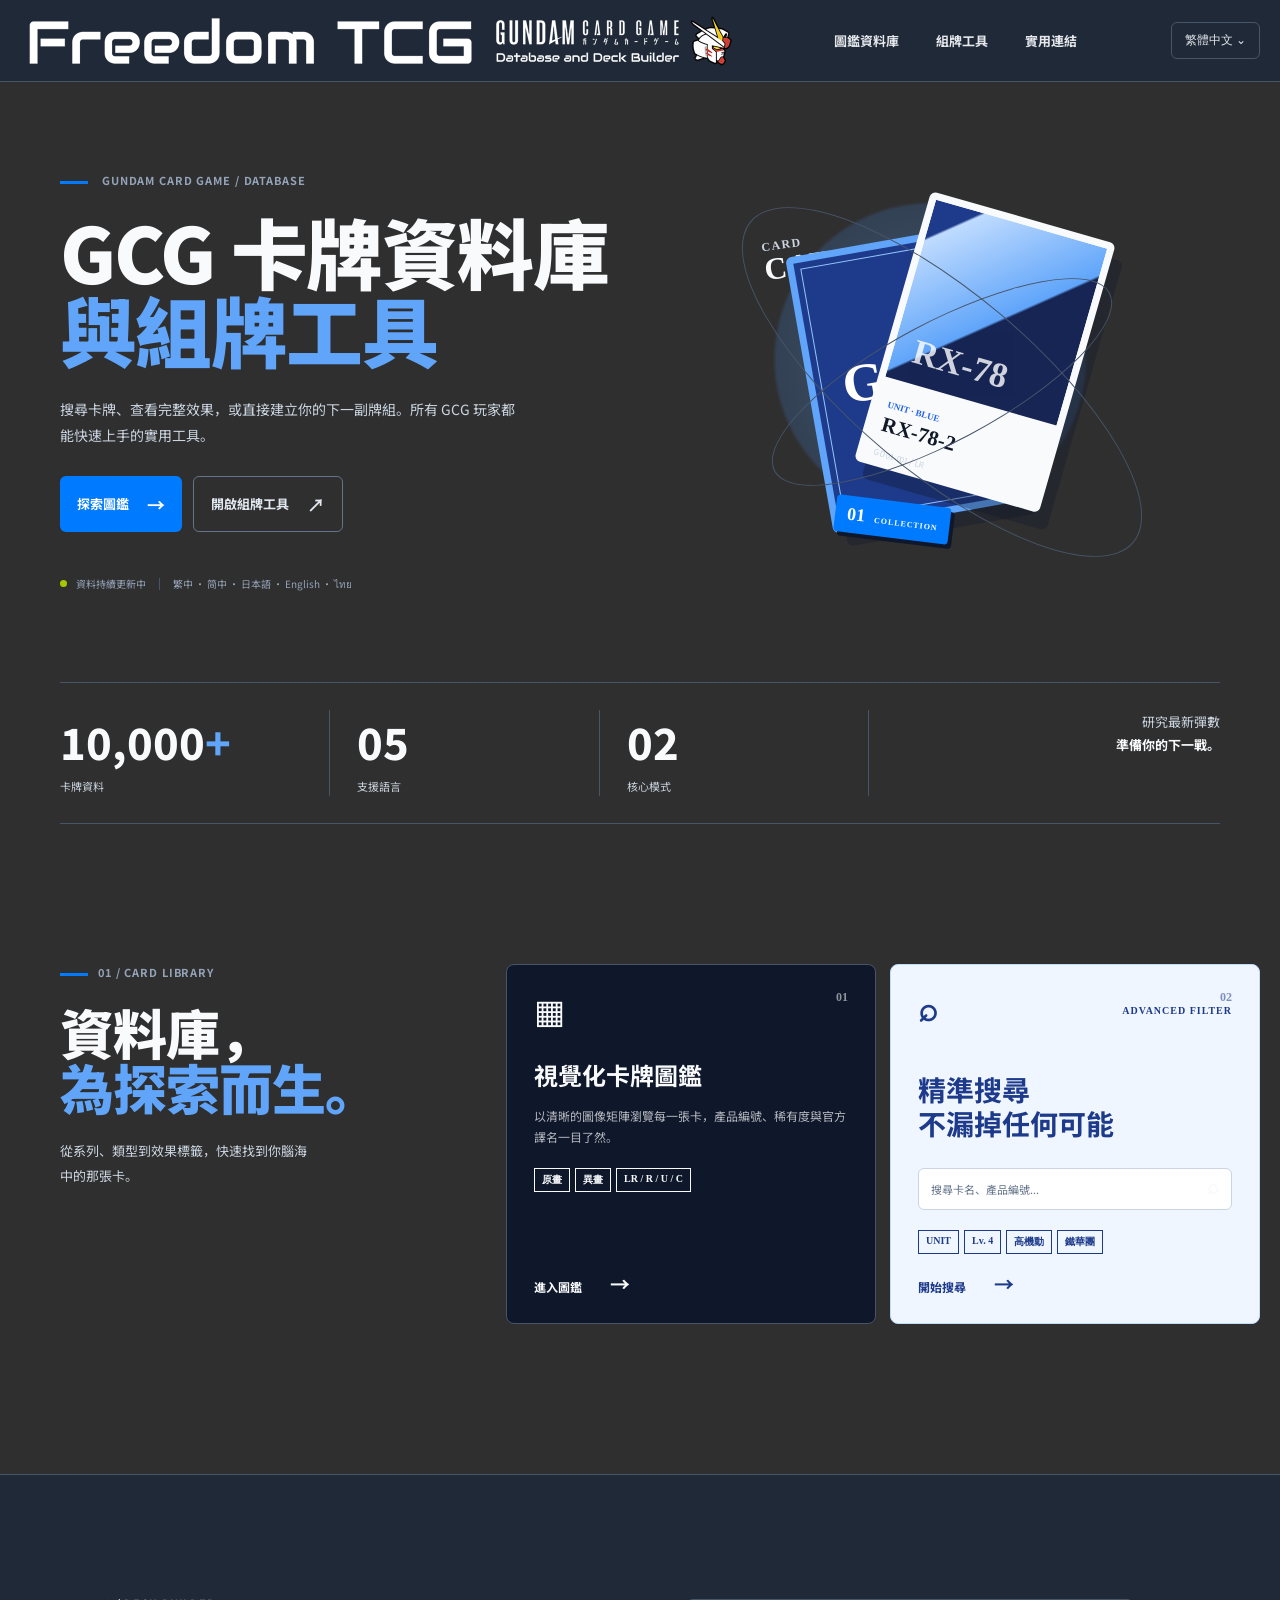
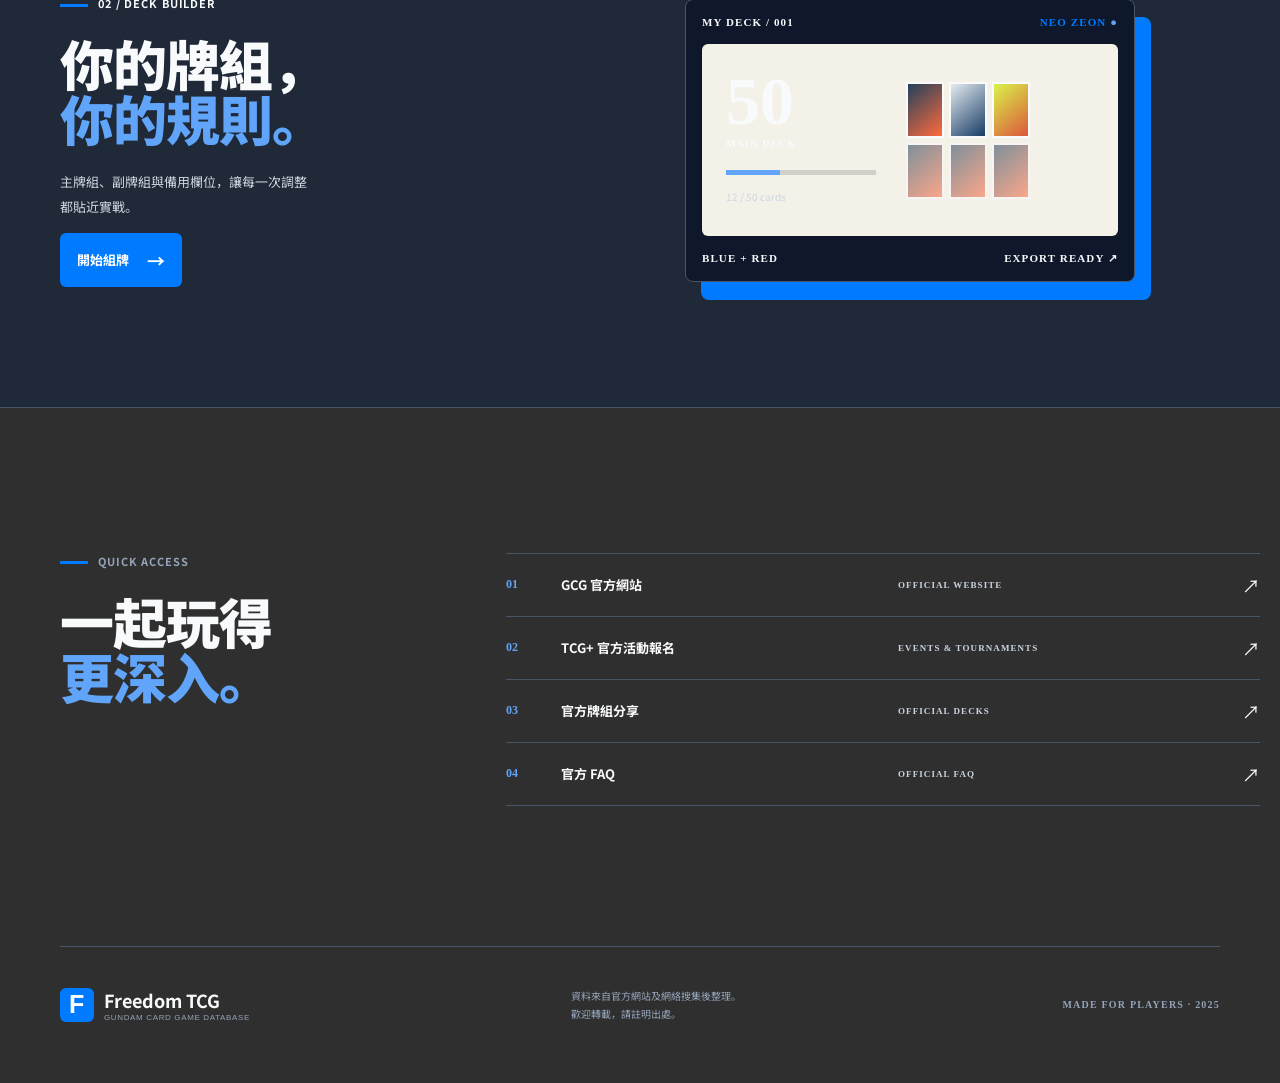
==== index.html @ 57ff5cd7 "update: 修正部署與代碼優化" ====
<!doctype html>
<html lang="zh-Hant">
<head>
  <meta charset="utf-8">
  <meta name="viewport" content="width=device-width, initial-scale=1">
  <meta name="description" content="Freedom TCG - Gundam Card Game 資料庫與組牌工具">
  <title>Freedom TCG | GCG 資料庫 & 組牌工具</title>
  <link rel="icon" href="FreedomGCG.ico" sizes="any">
  <link rel="preconnect" href="https://fonts.googleapis.com">
  <link rel="preconnect" href="https://fonts.gstatic.com" crossorigin>
  <link href="https://fonts.googleapis.com/css2?family=Noto+Sans+SC:wght@300;400;500;700;900&display=swap" rel="stylesheet">
  <link rel="stylesheet" href="styles.css">
</head>
<body>
  <div class="site-shell">
    <header class="topbar">
      <a class="brand" href="#top" aria-label="Freedom TCG 首頁">
        <picture>
          <source media="(max-width: 760px)" srcset="FreedomTCG_GCG_Header_M_Logo-01.png">
          <img class="brand-logo" src="FreedomTCG_GCG_Header_D_Logo-01.png" alt="Freedom TCG">
        </picture>
      </a>
      <nav class="nav-links" aria-label="主要導覽">
        <a href="#collection" data-i18n="navCollection">圖鑑資料庫</a>
        <a href="#builder" data-i18n="navBuilder">組牌工具</a>
        <a href="#links" data-i18n="navLinks">實用連結</a>
      </nav>
      <div class="top-actions">
        <div class="language-picker">
          <button class="language" type="button" aria-label="選擇語言" aria-expanded="false" aria-controls="language-menu"><span id="current-language">繁體中文</span> <span>⌄</span></button>
          <div class="language-menu" id="language-menu" role="menu"></div>
        </div>
      </div>
    </header>

    <main id="top">
      <section class="hero section-wrap">
        <div class="hero-copy reveal">
          <p class="eyebrow"><span></span> GUNDAM CARD GAME / DATABASE</p>
          <h1 data-i18n-html="heroTitle">GCG 卡牌資料庫<br><em>與組牌工具</em></h1>
          <p class="hero-description" data-i18n="heroDescription">搜尋卡牌、查看完整效果，或直接建立你的下一副牌組。所有 GCG 玩家都能快速上手的實用工具。</p>
          <div class="hero-actions">
            <a class="button button-primary" href="https://gcg.freedom-tcg.org/?mode=collection" target="_blank" rel="noreferrer" data-i18n-html="explore">探索圖鑑 <span>→</span></a>
            <a class="button button-quiet" href="https://gcg.freedom-tcg.org/?mode=deck" target="_blank" rel="noreferrer" data-i18n-html="openBuilder">開啟組牌工具 <span>↗</span></a>
          </div>
          <div class="hero-meta"><span class="status-dot"></span> <span data-i18n="updating">資料持續更新中</span> <i></i> 繁中 · 简中 · 日本語 · English · ไทย</div>
        </div>
        <div class="hero-visual reveal reveal-delay" aria-label="Gundam 卡牌收藏預覽">
          <div class="visual-label">CARD<br><strong>CATALOG</strong></div>
          <div class="card-stack">
            <div class="playing-card card-back"><span>GCG</span><small>FREEDOM TCG</small></div>
            <div class="playing-card card-featured"><div class="card-art"></div><div class="card-info"><b>UNIT · BLUE</b><strong>RX-78-2</strong><small>GD01-001 / LR</small></div></div>
            <div class="card-chip">01 <span>COLLECTION</span></div>
          </div>
          <div class="orbit orbit-one"></div><div class="orbit orbit-two"></div>
        </div>
      </section>

      <section class="stats section-wrap reveal" aria-label="平台資料">
        <div><strong>10,000<span>+</span></strong><small data-i18n="cards">卡牌資料</small></div>
        <div><strong>05</strong><small data-i18n="languages">支援語言</small></div>
        <div><strong>02</strong><small data-i18n="modes">核心模式</small></div>
        <div class="stats-note" data-i18n-html="statsNote">研究最新彈數<br><b>準備你的下一戰。</b></div>
      </section>

      <section class="feature-section section-wrap" id="collection">
        <div class="section-heading reveal"><p class="eyebrow"><span></span>01 / CARD LIBRARY</p><h2 data-i18n-html="collectionTitle">資料庫，<br><em>為探索而生。</em></h2><p data-i18n="collectionDescription">從系列、類型到效果標籤，快速找到你腦海中的那張卡。</p></div>
        <div class="feature-grid">
          <article class="feature-panel collection-panel reveal reveal-delay"><div class="panel-number">01</div><div class="panel-icon">▦</div><h3 data-i18n="visualLibrary">視覺化卡牌圖鑑</h3><p data-i18n="visualDescription">以清晰的圖像矩陣瀏覽每一張卡，產品編號、稀有度與官方譯名一目了然。</p><div class="tag-row"><span>原畫</span><span>異畫</span><span>LR / R / U / C</span></div><a href="https://gcg.freedom-tcg.org/?mode=collection" target="_blank" rel="noreferrer" class="panel-link" data-i18n-html="enterLibrary">進入圖鑑 <b>→</b></a></article>
          <article class="feature-panel filter-panel reveal reveal-delay-2"><div class="panel-number">02</div><div class="filter-top"><div class="panel-icon">⌕</div><span>ADVANCED FILTER</span></div><h3 data-i18n-html="searchTitle">精準搜尋<br>不漏掉任何可能</h3><div class="fake-search"><span data-i18n="searchPlaceholder">搜尋卡名、產品編號...</span> <b>⌕</b></div><div class="filter-chips"><span>UNIT</span><span>Lv. 4</span><span>高機動</span><span>鐵華團</span></div><a href="https://gcg.freedom-tcg.org/?mode=collection" target="_blank" rel="noreferrer" class="panel-link" data-i18n-html="startSearch">開始搜尋 <b>→</b></a></article>
        </div>
      </section>

      <section class="builder-section" id="builder"><div class="section-wrap builder-layout"><div class="builder-copy reveal"><p class="eyebrow"><span></span>02 / DECK BUILDER</p><h2 data-i18n-html="builderTitle">你的牌組，<br><em>你的規則。</em></h2><p data-i18n="builderDescription">主牌組、副牌組與備用欄位，讓每一次調整都貼近實戰。</p><a class="button button-primary" href="https://gcg.freedom-tcg.org/?mode=deck" target="_blank" rel="noreferrer" data-i18n-html="startBuilding">開始組牌 <span>→</span></a></div><div class="deck-preview reveal reveal-delay"><div class="deck-header"><span>MY DECK / 001</span><strong>NEO ZEON <i>●</i></strong></div><div class="deck-body"><div class="deck-count"><strong>50</strong><small>MAIN DECK</small><div class="count-bar"><i></i></div><span>12 / 50 cards</span></div><div class="mini-cards"><i></i><i></i><i></i><i></i><i></i><i></i></div></div><div class="deck-footer"><span>BLUE <b>+</b> RED</span><span>EXPORT READY ↗</span></div></div></div></section>

      <section class="links-section section-wrap" id="links"><div class="links-intro reveal"><p class="eyebrow"><span></span>QUICK ACCESS</p><h2 data-i18n-html="linksTitle">一起玩得<br><em>更深入。</em></h2></div><div class="link-list reveal reveal-delay"><a href="https://www.gundam-gcg.com/" target="_blank" rel="noreferrer"><span class="link-index">01</span><b data-i18n="officialSite">GCG 官方網站</b><small>OFFICIAL WEBSITE</small><span>↗</span></a><a href="https://www.bandai-tcg-plus.com/" target="_blank" rel="noreferrer"><span class="link-index">02</span><b data-i18n="eventRegistration">TCG+ 官方活動報名</b><small>EVENTS & TOURNAMENTS</small><span>↗</span></a><a href="https://www.gundam-gcg.com/zh-tw/decks/" target="_blank" rel="noreferrer"><span class="link-index">03</span><b data-i18n="officialDecks">官方牌組分享</b><small>OFFICIAL DECKS</small><span>↗</span></a><a href="https://www.gundam-gcg.com/zh-tw/rules/faqs/" target="_blank" rel="noreferrer"><span class="link-index">04</span><b data-i18n="officialFaq">官方 FAQ</b><small>OFFICIAL FAQ</small><span>↗</span></a></div></section>
    </main>
    <footer class="footer section-wrap"><a class="brand" href="#top"><span class="brand-mark">F</span><span><strong>Freedom TCG</strong><small>GUNDAM CARD GAME DATABASE</small></span></a><p data-i18n-html="footer">資料來自官方網站及網絡搜集後整理。<br>歡迎轉載，請註明出處。</p><span class="footer-note">MADE FOR PLAYERS · 2025</span></footer>
  </div>
  <script src="script.js"></script>
</body>
</html>
---- styles.css ----
:root{--ink:#111820;--paper:#f4f1e9;--acid:#d9f34a;--orange:#ff6b3d;--muted:#737a7e;--line:#cfd0c8}*{box-sizing:border-box}html{scroll-behavior:smooth}body{margin:0;background:var(--paper);color:var(--ink);font-family:'Noto Sans TC',sans-serif}a{color:inherit;text-decoration:none}.site-shell{overflow:hidden}.section-wrap{width:min(1160px,calc(100% - 80px));margin:auto}.topbar{height:82px;width:min(1280px,calc(100% - 80px));margin:auto;display:flex;align-items:center;justify-content:space-between;border-bottom:1px solid var(--line)}.brand{display:flex;align-items:center;gap:10px;font-family:'Barlow Condensed',sans-serif;letter-spacing:.04em}.brand-mark{display:grid;place-items:center;background:var(--ink);color:var(--acid);font-size:25px;font-weight:800;width:34px;height:34px;transform:skew(-10deg)}.brand strong{display:block;font-size:21px;line-height:18px}.brand small{display:block;font-family:'Noto Sans TC',sans-serif;font-size:8px;color:var(--muted);letter-spacing:.16em}.nav-links{display:flex;gap:37px;font-size:13px;font-weight:700}.nav-links a:hover,.link-list a:hover{color:var(--orange)}.top-actions{display:flex;gap:12px;align-items:center}.language,.icon-button{border:1px solid var(--line);background:transparent;padding:9px 13px;font:500 12px 'Noto Sans TC';cursor:pointer}.icon-button{font-size:17px;padding:5px 10px}.hero{min-height:570px;display:grid;grid-template-columns:52% 48%;align-items:center;position:relative}.eyebrow{font:700 11px 'Barlow Condensed',sans-serif;letter-spacing:.15em;color:var(--muted);margin:0 0 24px}.eyebrow span{display:inline-block;width:28px;height:3px;background:var(--orange);vertical-align:middle;margin-right:10px}.hero h1,h2{font-size:clamp(48px,6vw,82px);line-height:1.02;letter-spacing:-.04em;margin:0;font-weight:900}.hero h1 em,h2 em{color:var(--orange);font-style:normal}.hero-description{max-width:460px;color:#596168;line-height:1.9;font-size:14px;margin:27px 0}.hero-actions{display:flex;gap:11px}.button{display:inline-flex;align-items:center;gap:30px;padding:14px 17px;font-size:13px;font-weight:700}.button-primary{background:var(--ink);color:var(--paper)}.button-primary:hover{background:var(--orange)}.button-quiet{border:1px solid var(--line)}.button span{font-size:18px}.hero-meta{font-size:10px;color:var(--muted);margin-top:44px;display:flex;align-items:center;gap:9px}.status-dot{width:7px;height:7px;border-radius:50%;background:#a6c900}.hero-meta i{width:1px;height:12px;background:var(--line);margin:0 4px}.hero-visual{height:460px;position:relative;display:grid;place-items:center;background:radial-gradient(circle at 48% 45%,#fffdf2 0,#e5e3d8 45%,transparent 46%)}.visual-label{position:absolute;left:18%;top:17%;font:700 12px/1.05 'Barlow Condensed';letter-spacing:.12em;color:var(--muted);transform:rotate(-8deg)}.visual-label strong{font-size:31px;color:var(--ink)}.card-stack{position:relative;width:270px;height:350px;transform:rotate(7deg)}.playing-card{position:absolute;width:192px;height:280px;border:7px solid var(--ink);background:var(--ink);box-shadow:12px 15px 0 rgba(17,24,32,.15)}.card-back{left:1px;top:37px;transform:rotate(-17deg);background:var(--orange);color:var(--ink);display:grid;place-items:center;align-content:center;border-color:var(--orange);font:800 54px 'Barlow Condensed';outline:1px solid var(--ink);outline-offset:-14px}.card-back small{font:700 8px 'Barlow Condensed';letter-spacing:.2em}.card-featured{right:0;top:0;z-index:2;transform:rotate(9deg);background:#e6e5db}.card-art{height:184px;background:linear-gradient(140deg,#152d4d 12%,#b2d4db 13%,#e37b56 53%,#19273a 54%);position:relative}.card-art:after{content:'RX-78';position:absolute;bottom:12px;left:20px;color:white;font:800 35px 'Barlow Condensed';opacity:.8}.card-info{padding:10px;color:var(--ink)}.card-info b{font:700 9px 'Barlow Condensed';color:var(--orange)}.card-info strong{font:800 21px 'Barlow Condensed';display:block}.card-info small{font-size:8px;color:var(--muted)}.card-chip{position:absolute;z-index:3;bottom:14px;left:45px;background:var(--acid);padding:8px 12px;font:800 18px 'Barlow Condensed';box-shadow:4px 4px 0 var(--ink)}.card-chip span{font-size:8px;letter-spacing:.12em;margin-left:5px}.orbit{position:absolute;border:1px solid #c6c9bc;border-radius:50%;width:380px;height:120px;transform:rotate(-28deg)}.orbit-two{width:500px;height:180px;transform:rotate(40deg)}.stats{border-top:1px solid var(--line);border-bottom:1px solid var(--line);display:grid;grid-template-columns:repeat(3,1fr) 1.3fr;padding:27px 0;margin-bottom:140px}.stats>div{border-right:1px solid var(--line);padding-left:27px}.stats>div:first-child{padding-left:0}.stats strong{display:block;font:800 43px 'Barlow Condensed'}.stats strong span{color:var(--orange)}.stats small{font-size:11px;color:var(--muted)}.stats-note{border:0!important;font-size:13px;line-height:1.8;color:var(--muted);text-align:right}.stats-note b{color:var(--ink)}.feature-section{display:grid;grid-template-columns:35% 65%;gap:40px;margin-bottom:150px}.section-heading h2,.links-intro h2,.builder-copy h2{font-size:54px}.section-heading>p:last-child,.builder-copy>p:last-of-type{font-size:13px;line-height:1.9;color:var(--muted);max-width:250px;margin-top:25px}.feature-grid{display:grid;grid-template-columns:1fr 1fr;gap:14px}.feature-panel{min-height:360px;padding:27px;position:relative}.collection-panel{background:var(--ink);color:var(--paper)}.filter-panel{background:var(--acid)}.panel-number{position:absolute;top:25px;right:27px;font:700 12px 'Barlow Condensed';opacity:.55}.panel-icon{font-size:33px;font-family:serif;margin-bottom:30px}.feature-panel h3{font-size:24px;line-height:1.2;margin:0 0 15px}.feature-panel p{font-size:12px;line-height:1.8;opacity:.7}.tag-row,.filter-chips{display:flex;flex-wrap:wrap;gap:5px;margin-top:20px}.tag-row span,.filter-chips span{font:700 10px 'Barlow Condensed';border:1px solid currentColor;padding:4px 7px}.panel-link{position:absolute;bottom:25px;left:27px;font-size:12px;font-weight:700}.panel-link b{font-size:20px;margin-left:25px}.filter-top{display:flex;align-items:center;justify-content:space-between;font:700 10px 'Barlow Condensed';letter-spacing:.1em}.filter-top .panel-icon{margin:0}.filter-panel h3{font-size:28px;margin-top:44px}.fake-search{background:rgba(255,255,255,.45);padding:12px;color:#596168;font-size:11px;margin-top:28px}.fake-search b{float:right;font-size:20px;color:var(--ink);line-height:10px}.builder-section{background:var(--ink);color:var(--paper);padding:120px 0;margin-bottom:145px}.builder-layout{display:grid;grid-template-columns:1fr 1fr;align-items:center;gap:90px}.builder-copy p{color:#a8afb0}.deck-preview{border:1px solid #536067;background:#202a30;padding:16px;transform:rotate(3deg);box-shadow:16px 18px 0 var(--acid);max-width:450px}.deck-header,.deck-footer{display:flex;justify-content:space-between;font:700 11px 'Barlow Condensed';letter-spacing:.1em}.deck-header strong{color:var(--acid)}.deck-header i{color:var(--orange);font-style:normal}.deck-body{background:#f4f1e9;color:var(--ink);margin:16px 0;padding:30px 24px;display:flex;align-items:center;gap:30px}.deck-count strong{font:800 68px 'Barlow Condensed';line-height:.8;display:block}.deck-count small{font:700 10px 'Barlow Condensed';letter-spacing:.12em}.count-bar{height:5px;background:#cfd0c8;width:150px;margin:18px 0 7px}.count-bar i{display:block;width:36%;height:100%;background:var(--orange)}.deck-count span{font-size:10px;color:var(--muted)}.mini-cards{display:grid;grid-template-columns:repeat(3,38px);gap:5px}.mini-cards i{height:56px;background:linear-gradient(140deg,#22415b,#ff6b3d);border:2px solid var(--ink)}.mini-cards i:nth-child(2){background:linear-gradient(140deg,#e4ebf0,#173b65)}.mini-cards i:nth-child(3){background:linear-gradient(140deg,#d9f34a,#db583b)}.mini-cards i:nth-child(n+4){opacity:.55}.links-section{display:grid;grid-template-columns:35% 65%;gap:40px;margin-bottom:140px}.link-list{border-top:1px solid var(--line)}.link-list a{display:grid;grid-template-columns:45px 1fr 1fr 25px;align-items:center;gap:10px;padding:18px 0;border-bottom:1px solid var(--line)}.link-index{font:700 12px 'Barlow Condensed';color:var(--orange)}.link-list b{font-size:13px}.link-list small{font:700 9px 'Barlow Condensed';letter-spacing:.12em;color:var(--muted)}.link-list>a>span:last-child{font-size:18px;text-align:right}.footer{border-top:1px solid var(--line);padding:30px 0 50px;display:flex;align-items:center;justify-content:space-between}.footer p{font-size:10px;line-height:1.8;color:var(--muted)}.footer-note{font:700 10px 'Barlow Condensed';letter-spacing:.12em;color:var(--muted)}.reveal{opacity:0;transform:translateY(22px);transition:opacity .7s ease,transform .7s ease}.reveal.visible{opacity:1;transform:none}.reveal-delay{transition-delay:.12s}.reveal-delay-2{transition-delay:.22s}
@media(max-width:760px){.section-wrap,.topbar{width:calc(100% - 36px)}.topbar{height:70px}.nav-links{display:none}.hero{display:block;padding-top:70px;min-height:850px}.hero h1{font-size:57px}.hero-description{font-size:13px}.hero-meta{margin-top:30px}.hero-visual{height:410px;margin-top:24px}.stats{grid-template-columns:repeat(3,1fr);margin-bottom:90px;gap:0}.stats>div{padding-left:12px}.stats strong{font-size:32px}.stats-note{display:none}.feature-section,.links-section,.builder-layout{display:block;margin-bottom:90px}.section-heading{margin-bottom:40px}.section-heading h2,.links-intro h2,.builder-copy h2{font-size:46px}.feature-grid{grid-template-columns:1fr}.feature-panel{min-height:340px}.builder-section{padding:85px 0;margin-bottom:90px}.builder-copy{margin-bottom:50px}.deck-preview{box-shadow:9px 10px 0 var(--acid)}.links-intro{margin-bottom:45px}.link-list a{grid-template-columns:34px 1fr 25px}.link-list small{display:none}.footer{display:block}.footer p{margin:25px 0}.footer-note{display:block}.hero-actions{flex-wrap:wrap}}

/* Match the existing GCG tool: dark workspace, white surfaces and blue actions. */
:root{--ink:#f8fafc;--paper:#2f2f2f;--acid:#007bff;--orange:#60a5fa;--muted:#cbd5e1;--line:#475569}
body{background:#2f2f2f;color:#f8fafc;font-family:'Noto Sans SC',sans-serif}
.topbar{width:100%;padding:0 max(20px,calc((100% - 1280px)/2));border-bottom:1px solid #475569;background:#1f2937}
.topbar .brand{display:block;flex:none;line-height:0}
.brand-logo{display:block;width:720px;height:auto}
.brand-mark{background:#007bff;color:#fff;transform:none;border-radius:6px}
.brand strong{font:700 18px 'Noto Sans SC',sans-serif;letter-spacing:0}
.brand small{color:#94a3b8;letter-spacing:.08em}
.nav-links a,.language,.icon-button{color:#e5e7eb}
.language,.icon-button{border-color:#475569;border-radius:6px}
.language-picker{position:relative}.language-menu{position:absolute;right:0;top:calc(100% + 8px);z-index:10;display:none;min-width:136px;padding:5px;background:#1f2937;border:1px solid #475569;border-radius:6px;box-shadow:0 12px 24px rgba(15,23,42,.3)}.language-picker.open .language-menu{display:block}.language-menu button{display:block;width:100%;border:0;background:transparent;padding:8px 10px;color:#e5e7eb;text-align:left;font:500 12px 'Noto Sans SC',sans-serif;cursor:pointer;border-radius:4px}.language-menu button:hover,.language-menu button[aria-current="true"]{background:#334155;color:#fff}
.hero{width:100%;max-width:none;padding:70px max(20px,calc((100% - 1160px)/2));background:#2f2f2f}
.eyebrow{font-family:'Noto Sans SC',sans-serif;letter-spacing:.08em;color:#94a3b8}
.eyebrow span{background:#007bff}
.hero h1,h2{letter-spacing:-.02em}
.hero h1 em,h2 em{color:#60a5fa}
.hero-description,.section-heading>p:last-child,.builder-copy>p:last-of-type{color:#cbd5e1}
.button{border-radius:6px;gap:18px}
.button-primary{background:#007bff;color:#fff}
.button-primary:hover{background:#2563eb}
.button-quiet{border-color:#64748b;color:#e2e8f0}
.hero-meta{color:#94a3b8}
.hero-visual{background:radial-gradient(circle at 48% 45%,#475569 0,#334155 40%,transparent 41%)}
.orbit{border-color:#475569}
.playing-card{border-color:#f8fafc;box-shadow:12px 15px 0 rgba(15,23,42,.35);border-radius:6px;overflow:hidden}
.card-back{background:#1e3a8a;color:#fff;border-color:#60a5fa;outline-color:#93c5fd}
.card-featured{background:#f8fafc}
.card-art{background:linear-gradient(140deg,#1e3a8a 12%,#bfdbfe 13%,#60a5fa 53%,#172554 54%)}
.card-info{color:#111827}
.card-info b{color:#2563eb}
.card-chip{background:#007bff;color:#fff;box-shadow:4px 4px 0 #0f172a;border-radius:4px}
.stats{border-color:#475569}
.stats>div{border-color:#475569}
.stats strong{font-family:'Noto Sans SC',sans-serif}
.stats small,.stats-note{color:#cbd5e1}
.feature-panel{border:1px solid #475569;border-radius:8px}
.collection-panel{background:#0f172a}
.collection-panel{color:#f8fafc}
.filter-panel{background:#eff6ff;color:#1e3a8a;border-color:#bfdbfe}
.filter-panel p{color:#334155}
.fake-search{background:#fff;border:1px solid #cbd5e1;color:#64748b;border-radius:6px}
.builder-section{background:#1f2937;color:#f8fafc;border-top:1px solid #475569;border-bottom:1px solid #475569}
.builder-copy h2,.builder-copy .eyebrow{color:#f8fafc}
.deck-preview{background:#0f172a;border-color:#475569;border-radius:8px;box-shadow:16px 18px 0 #007bff}
.deck-body{border-radius:6px}
.link-list,.link-list a{border-color:#475569}
.footer{border-color:#475569}
.footer p,.footer-note{color:#94a3b8}
@media(max-width:760px){.hero{padding-left:18px;padding-right:18px}.topbar{padding:0 18px}.brand-logo{width:112px}.deck-preview{box-shadow:9px 10px 0 #007bff}}
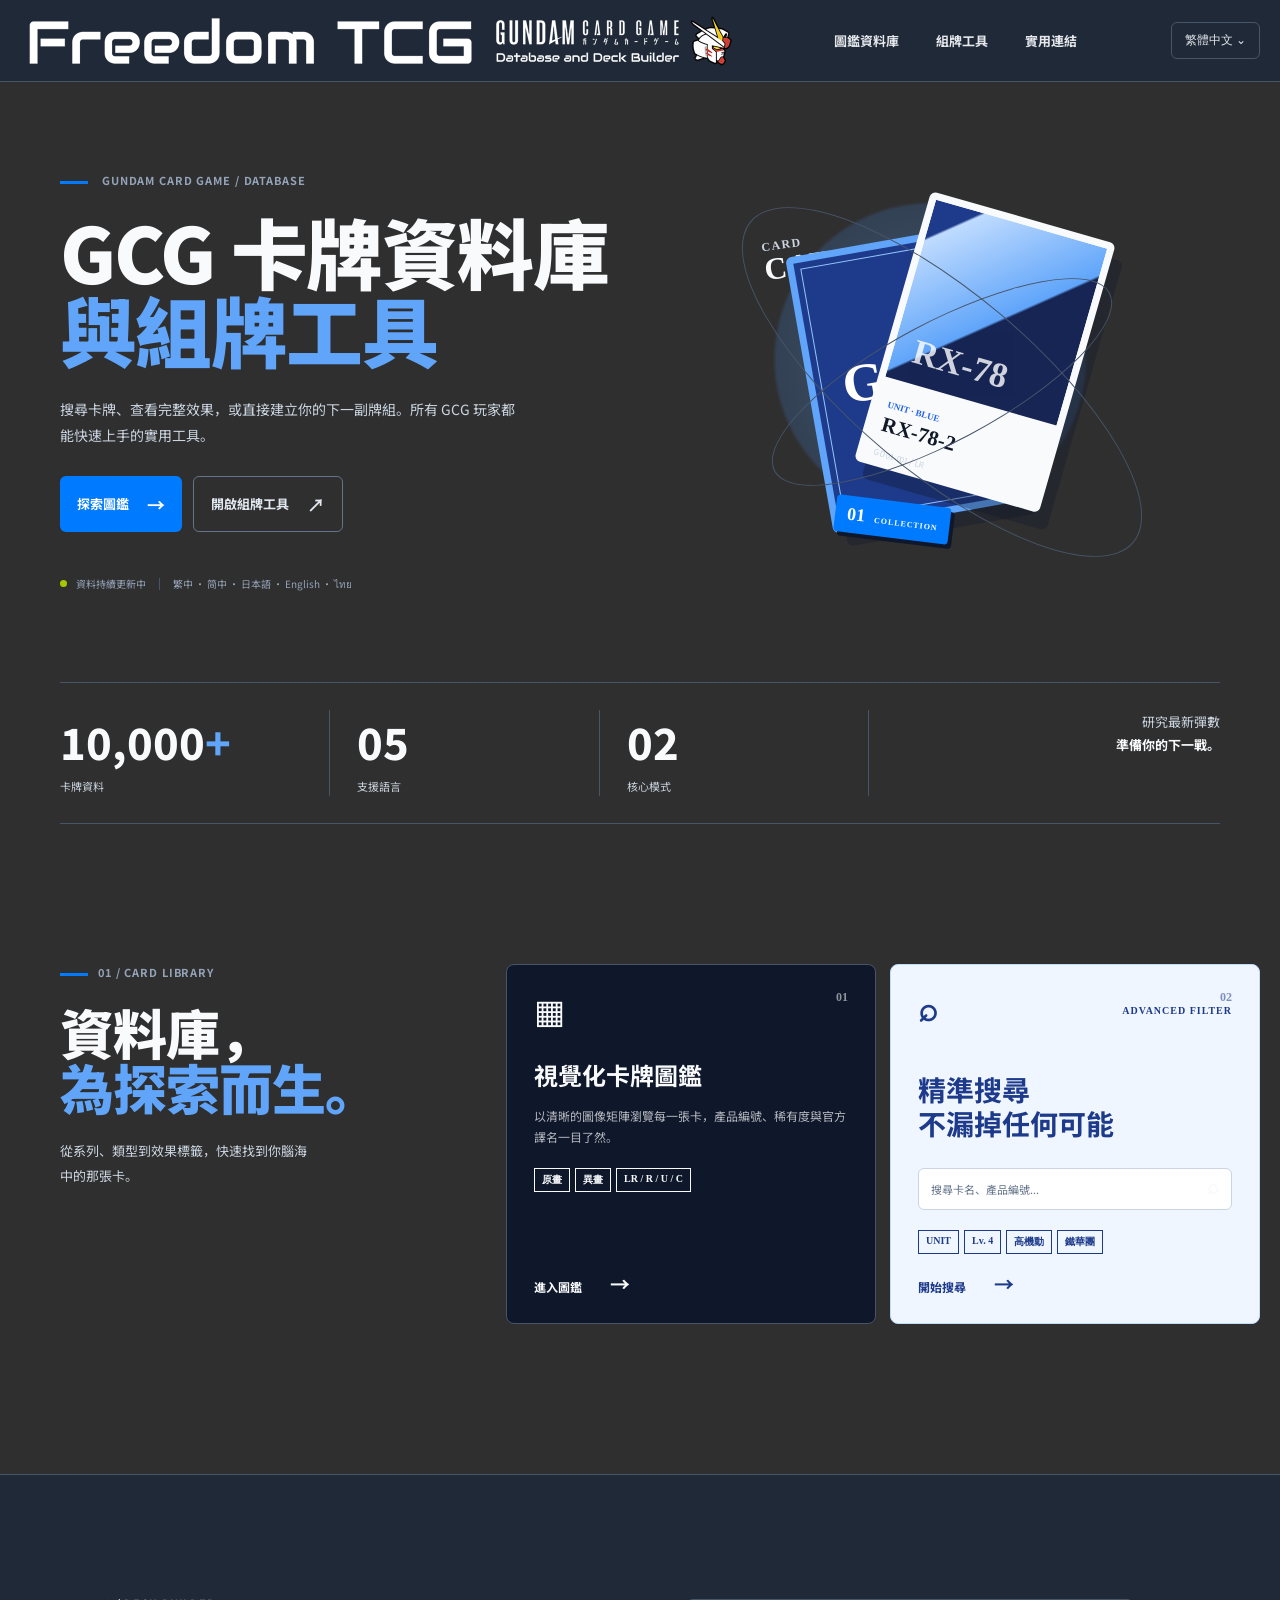
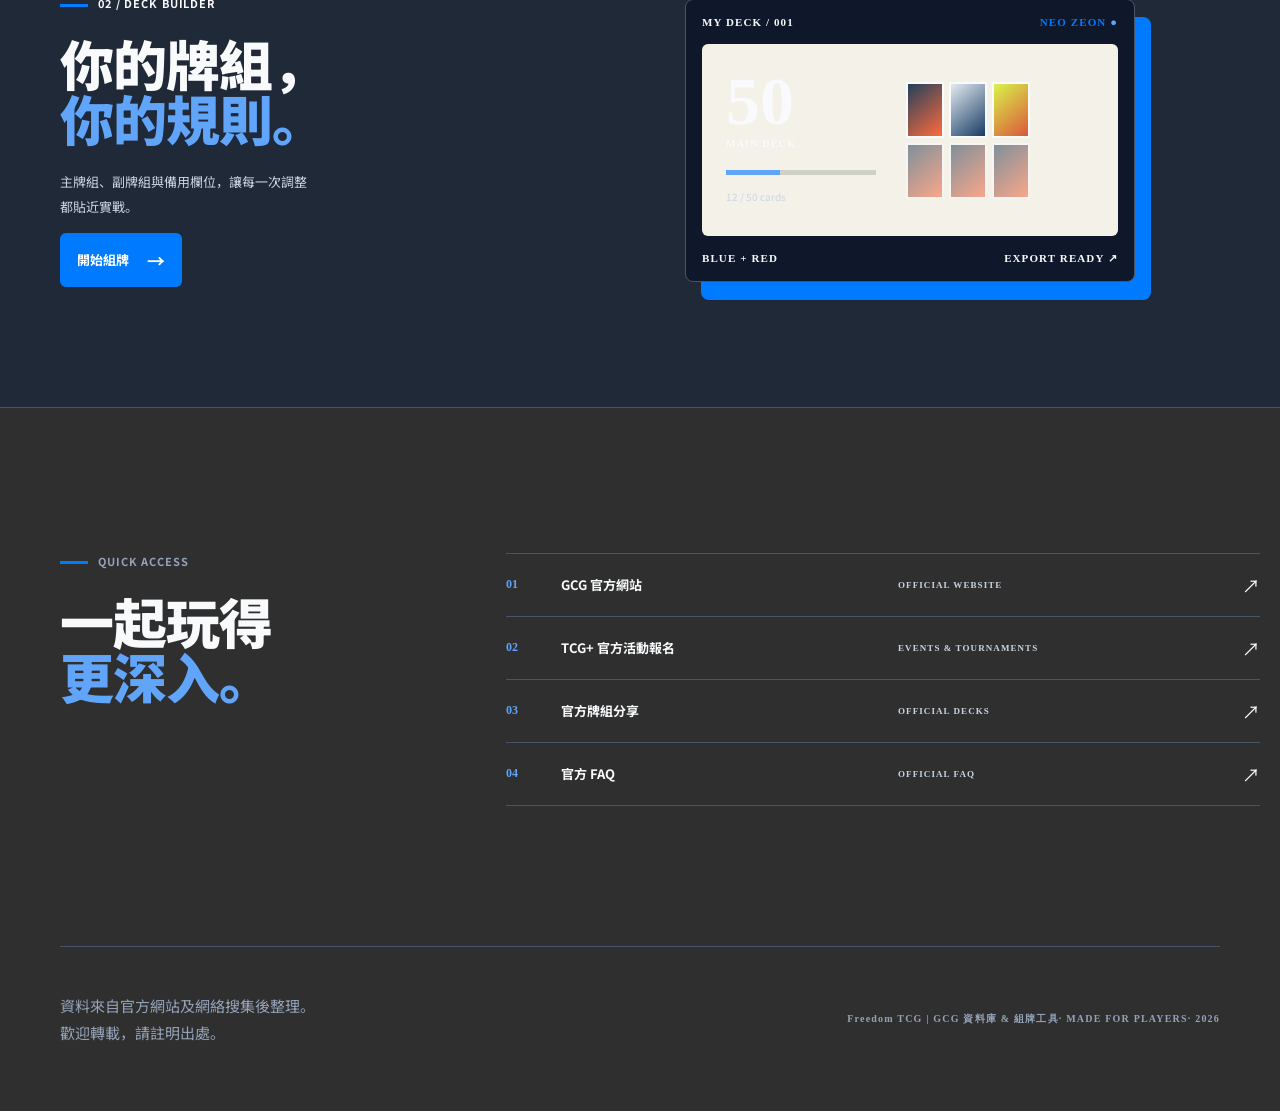
==== commit d44789c6: "update: 修正部署與代碼優化" ====
--- a/index.html
+++ b/index.html
@@ -75,7 +75,7 @@
 
       <section class="links-section section-wrap" id="links"><div class="links-intro reveal"><p class="eyebrow"><span></span>QUICK ACCESS</p><h2 data-i18n-html="linksTitle">一起玩得<br><em>更深入。</em></h2></div><div class="link-list reveal reveal-delay"><a href="https://www.gundam-gcg.com/" target="_blank" rel="noreferrer"><span class="link-index">01</span><b data-i18n="officialSite">GCG 官方網站</b><small>OFFICIAL WEBSITE</small><span>↗</span></a><a href="https://www.bandai-tcg-plus.com/" target="_blank" rel="noreferrer"><span class="link-index">02</span><b data-i18n="eventRegistration">TCG+ 官方活動報名</b><small>EVENTS & TOURNAMENTS</small><span>↗</span></a><a href="https://www.gundam-gcg.com/zh-tw/decks/" target="_blank" rel="noreferrer"><span class="link-index">03</span><b data-i18n="officialDecks">官方牌組分享</b><small>OFFICIAL DECKS</small><span>↗</span></a><a href="https://www.gundam-gcg.com/zh-tw/rules/faqs/" target="_blank" rel="noreferrer"><span class="link-index">04</span><b data-i18n="officialFaq">官方 FAQ</b><small>OFFICIAL FAQ</small><span>↗</span></a></div></section>
     </main>
-    <footer class="footer section-wrap"><a class="brand" href="#top"><span class="brand-mark">F</span><span><strong>Freedom TCG</strong><small>GUNDAM CARD GAME DATABASE</small></span></a><p data-i18n-html="footer">資料來自官方網站及網絡搜集後整理。<br>歡迎轉載，請註明出處。</p><span class="footer-note">MADE FOR PLAYERS · 2025</span></footer>
+    <footer class="footer section-wrap"><p data-i18n-html="footer">資料來自官方網站及網絡知識整理。歡迎轉載，但請註明出處。</p><span class="footer-note">Freedom TCG | GCG 資料庫 & 組牌工具· MADE FOR PLAYERS· 2026</span></footer>
   </div>
   <script src="script.js"></script>
 </body>
--- a/styles.css
+++ b/styles.css
@@ -50,4 +50,6 @@
 .link-list,.link-list a{border-color:#475569}
 .footer{border-color:#475569}
 .footer p,.footer-note{color:#94a3b8}
-@media(max-width:760px){.hero{padding-left:18px;padding-right:18px}.topbar{padding:0 18px}.brand-logo{width:112px}.deck-preview{box-shadow:9px 10px 0 #007bff}}+@media(max-width:760px){.hero{padding-left:18px;padding-right:18px}.topbar{padding:0 18px}.brand-logo{width:112px}.deck-preview{box-shadow:9px 10px 0 #007bff}}
+
+.footer p{width:66.666%;font-size:15px}
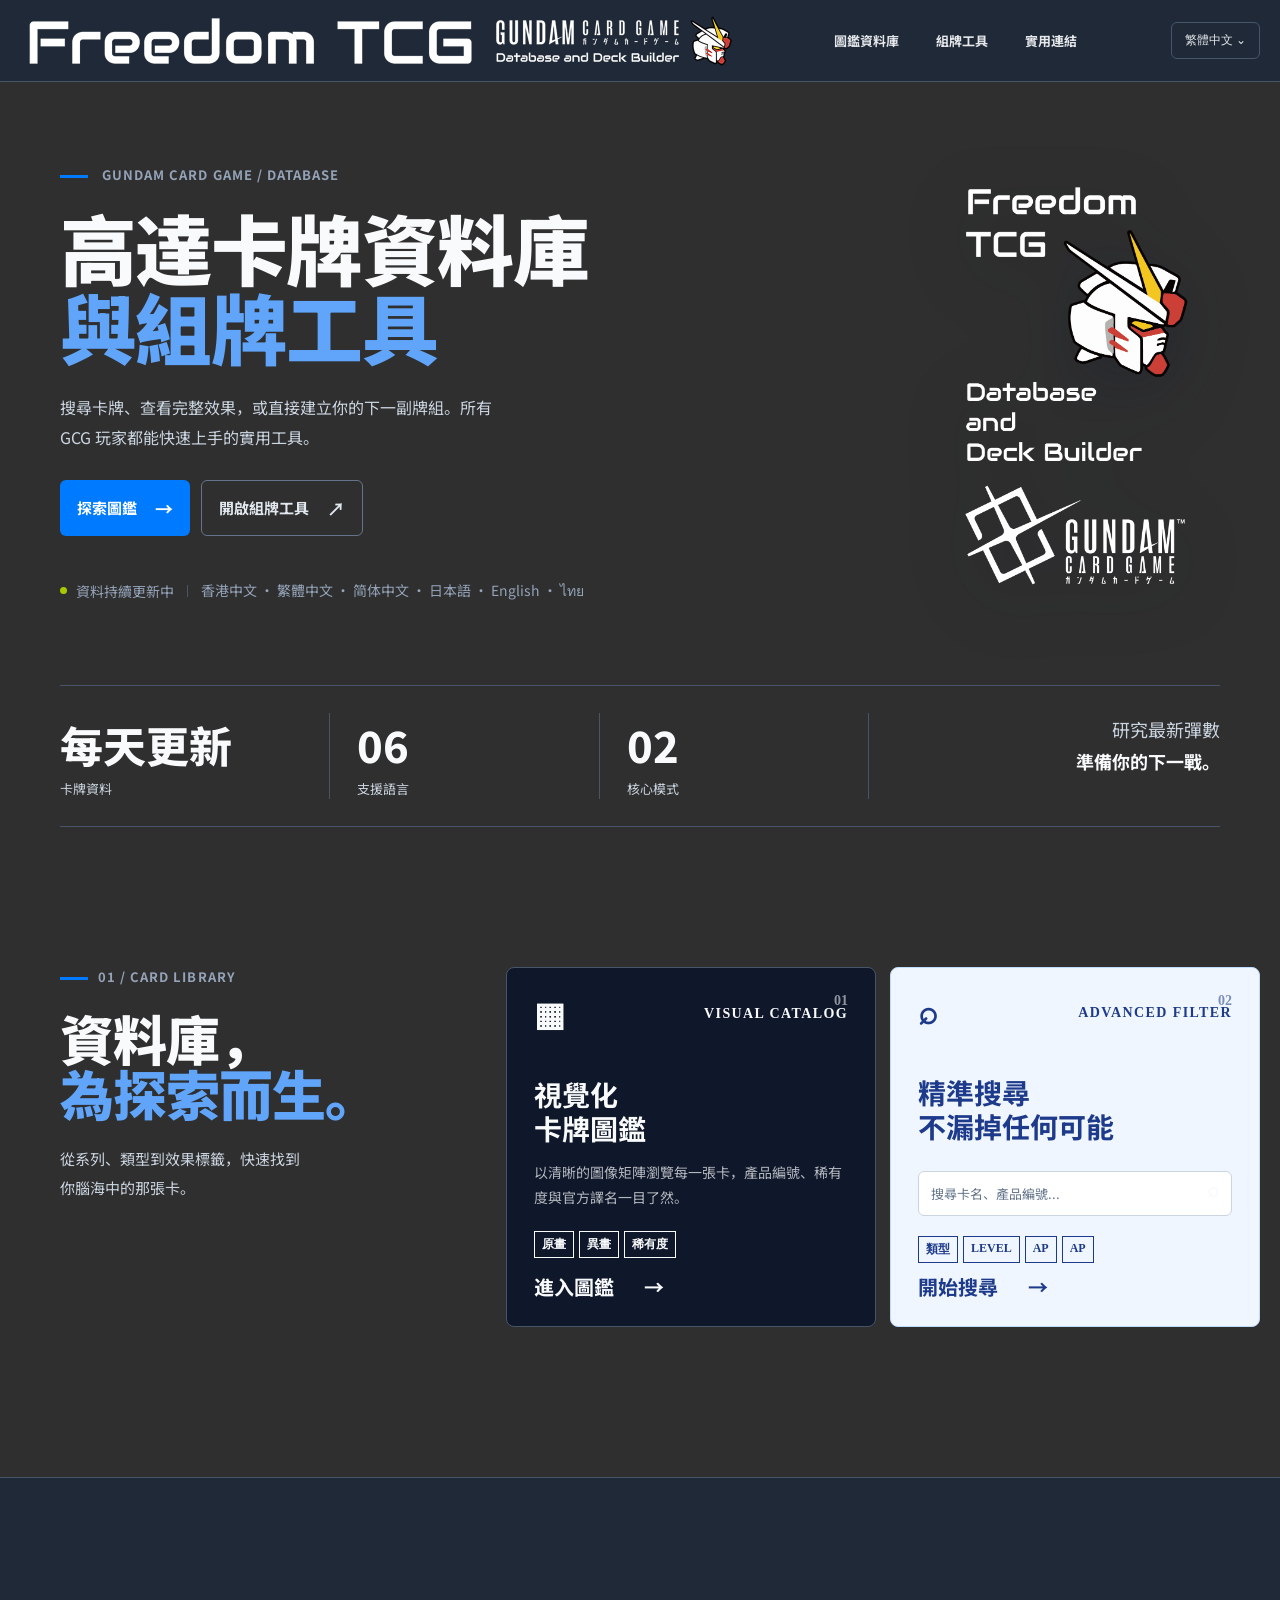
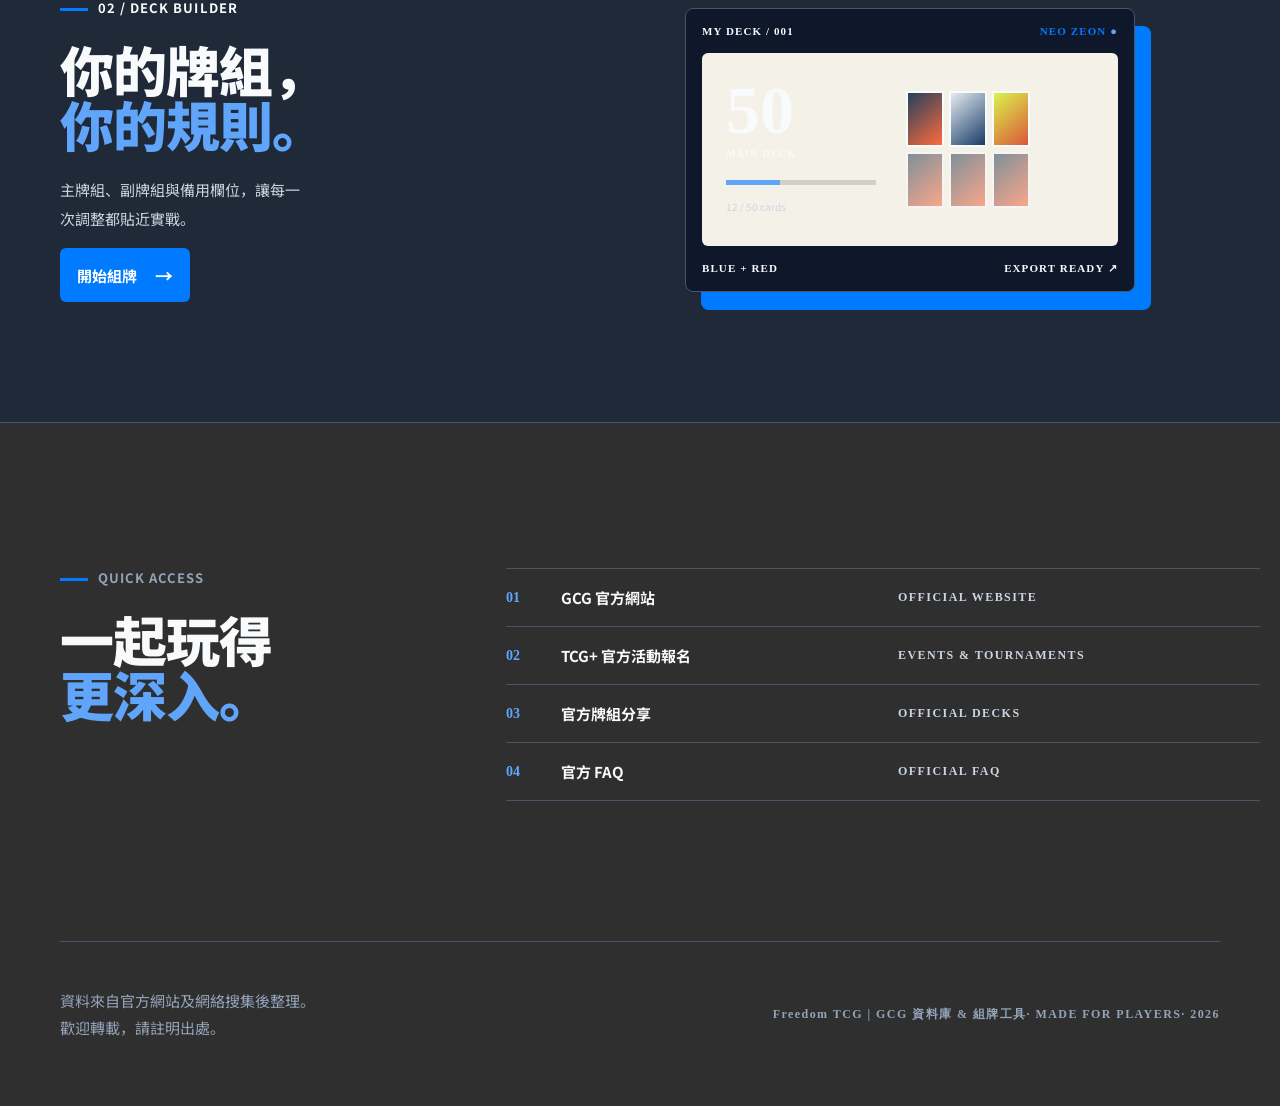
==== commit 0e1405b0: "update: 修正部署與代碼優化" ====
--- a/index.html
+++ b/index.html
@@ -35,7 +35,7 @@
 
     <main id="top">
       <section class="hero section-wrap">
-        <div class="hero-copy reveal">
+        <div class="reveal">
           <p class="eyebrow"><span></span> GUNDAM CARD GAME / DATABASE</p>
           <h1 data-i18n-html="heroTitle">GCG 卡牌資料庫<br><em>與組牌工具</em></h1>
           <p class="hero-description" data-i18n="heroDescription">搜尋卡牌、查看完整效果，或直接建立你的下一副牌組。所有 GCG 玩家都能快速上手的實用工具。</p>
@@ -43,39 +43,98 @@
             <a class="button button-primary" href="https://gcg.freedom-tcg.org/?mode=collection" target="_blank" rel="noreferrer" data-i18n-html="explore">探索圖鑑 <span>→</span></a>
             <a class="button button-quiet" href="https://gcg.freedom-tcg.org/?mode=deck" target="_blank" rel="noreferrer" data-i18n-html="openBuilder">開啟組牌工具 <span>↗</span></a>
           </div>
-          <div class="hero-meta"><span class="status-dot"></span> <span data-i18n="updating">資料持續更新中</span> <i></i> 繁中 · 简中 · 日本語 · English · ไทย</div>
+          <div class="hero-meta"><span class="status-dot"></span> <span data-i18n="updating">資料持續更新中</span> <i></i> 香港中文 · 繁體中文 · 简体中文 · 日本語 · English · ไทย</div>
         </div>
-        <div class="hero-visual reveal reveal-delay" aria-label="Gundam 卡牌收藏預覽">
-          <div class="visual-label">CARD<br><strong>CATALOG</strong></div>
-          <div class="card-stack">
-            <div class="playing-card card-back"><span>GCG</span><small>FREEDOM TCG</small></div>
-            <div class="playing-card card-featured"><div class="card-art"></div><div class="card-info"><b>UNIT · BLUE</b><strong>RX-78-2</strong><small>GD01-001 / LR</small></div></div>
-            <div class="card-chip">01 <span>COLLECTION</span></div>
-          </div>
-          <div class="orbit orbit-one"></div><div class="orbit orbit-two"></div>
+        <div class="reveal reveal-delay" aria-label="Freedom TCG logo">
+          <img class="hero-logo" src="FreedomTCG_GCG_Logo_H-01.png" alt="Freedom TCG GCG Logo">
         </div>
       </section>
 
       <section class="stats section-wrap reveal" aria-label="平台資料">
-        <div><strong>10,000<span>+</span></strong><small data-i18n="cards">卡牌資料</small></div>
-        <div><strong>05</strong><small data-i18n="languages">支援語言</small></div>
+        <div><strong data-i18n="dailyUpdate">每天更新</strong><small data-i18n="cards">卡牌資料</small></div>
+        <div><strong>06</strong><small data-i18n="languages">支援語言</small></div>
         <div><strong>02</strong><small data-i18n="modes">核心模式</small></div>
         <div class="stats-note" data-i18n-html="statsNote">研究最新彈數<br><b>準備你的下一戰。</b></div>
       </section>
 
       <section class="feature-section section-wrap" id="collection">
-        <div class="section-heading reveal"><p class="eyebrow"><span></span>01 / CARD LIBRARY</p><h2 data-i18n-html="collectionTitle">資料庫，<br><em>為探索而生。</em></h2><p data-i18n="collectionDescription">從系列、類型到效果標籤，快速找到你腦海中的那張卡。</p></div>
+        <div class="section-heading reveal">
+			<p class="eyebrow"><span></span>01 / CARD LIBRARY</p>
+			<h2 data-i18n-html="collectionTitle">資料庫，<br><em>為探索而生。</em></h2>
+			<p data-i18n="collectionDescription">從系列、類型到效果標籤，快速找到你腦海中的那張卡。</p>
+		</div>
         <div class="feature-grid">
-          <article class="feature-panel collection-panel reveal reveal-delay"><div class="panel-number">01</div><div class="panel-icon">▦</div><h3 data-i18n="visualLibrary">視覺化卡牌圖鑑</h3><p data-i18n="visualDescription">以清晰的圖像矩陣瀏覽每一張卡，產品編號、稀有度與官方譯名一目了然。</p><div class="tag-row"><span>原畫</span><span>異畫</span><span>LR / R / U / C</span></div><a href="https://gcg.freedom-tcg.org/?mode=collection" target="_blank" rel="noreferrer" class="panel-link" data-i18n-html="enterLibrary">進入圖鑑 <b>→</b></a></article>
-          <article class="feature-panel filter-panel reveal reveal-delay-2"><div class="panel-number">02</div><div class="filter-top"><div class="panel-icon">⌕</div><span>ADVANCED FILTER</span></div><h3 data-i18n-html="searchTitle">精準搜尋<br>不漏掉任何可能</h3><div class="fake-search"><span data-i18n="searchPlaceholder">搜尋卡名、產品編號...</span> <b>⌕</b></div><div class="filter-chips"><span>UNIT</span><span>Lv. 4</span><span>高機動</span><span>鐵華團</span></div><a href="https://gcg.freedom-tcg.org/?mode=collection" target="_blank" rel="noreferrer" class="panel-link" data-i18n-html="startSearch">開始搜尋 <b>→</b></a></article>
+			  <article class="feature-panel collection-panel reveal reveal-delay">
+				  <div class="panel-number">01</div>
+				  <div class="filter-top">
+            <div class="panel-icon">▦</div>
+            <span>VISUAL CATALOG</span>
+          </div>
+					  <h3 data-i18n-html="visualLibrary">視覺化<br>卡牌圖鑑</h3>
+					  <p data-i18n="visualDescription">以清晰的圖像矩陣瀏覽每一張卡，產品編號、稀有度與官方譯名一目了然。</p>
+					  <div class="tag-row">
+					  <span>原畫</span><span>異畫</span><span>稀有度</span>
+				  </div>
+				  <a href="https://gcg.freedom-tcg.org/?mode=collection" target="_blank" rel="noreferrer" class="panel-link" data-i18n-html="enterLibrary">進入圖鑑 <b>→</b></a>
+			  </article>
+			<article class="feature-panel filter-panel reveal reveal-delay-2 visible">
+				<div class="panel-number">02</div>
+				<div class="filter-top">
+					<div class="panel-icon">⌕</div>
+					<span>ADVANCED FILTER</span>
+				</div>
+				<h3 data-i18n-html="searchTitle">精準搜尋<br>不漏掉任何可能</h3>
+				<div class="fake-search">
+					<span data-i18n="searchPlaceholder">搜尋卡名、產品編號...</span>
+					<b>⌕</b>
+				</div>
+				<div class="filter-chips">
+					<span>類型</span>
+					<span>LEVEL</span>
+					<span>AP</span>
+					<span>AP</span>
+				</div>
+				<a href="https://gcg.freedom-tcg.org/?mode=collection" target="_blank" rel="noreferrer" class="panel-link" data-i18n-html="startSearch">開始搜尋 <b>→</b></a>
+			</article>
         </div>
       </section>
 
-      <section class="builder-section" id="builder"><div class="section-wrap builder-layout"><div class="builder-copy reveal"><p class="eyebrow"><span></span>02 / DECK BUILDER</p><h2 data-i18n-html="builderTitle">你的牌組，<br><em>你的規則。</em></h2><p data-i18n="builderDescription">主牌組、副牌組與備用欄位，讓每一次調整都貼近實戰。</p><a class="button button-primary" href="https://gcg.freedom-tcg.org/?mode=deck" target="_blank" rel="noreferrer" data-i18n-html="startBuilding">開始組牌 <span>→</span></a></div><div class="deck-preview reveal reveal-delay"><div class="deck-header"><span>MY DECK / 001</span><strong>NEO ZEON <i>●</i></strong></div><div class="deck-body"><div class="deck-count"><strong>50</strong><small>MAIN DECK</small><div class="count-bar"><i></i></div><span>12 / 50 cards</span></div><div class="mini-cards"><i></i><i></i><i></i><i></i><i></i><i></i></div></div><div class="deck-footer"><span>BLUE <b>+</b> RED</span><span>EXPORT READY ↗</span></div></div></div></section>
+      <section class="builder-section" id="builder">
+		  <div class="section-wrap builder-layout">
+			  <div class="builder-copy reveal">
+			  <p class="eyebrow"><span></span>02 / DECK BUILDER</p>
+			  <h2 data-i18n-html="builderTitle">你的牌組，<br><em>你的規則。</em></h2>
+			  <p data-i18n="builderDescription">主牌組、副牌組與備用欄位，讓每一次調整都貼近實戰。</p>
+			  <a class="button button-primary" href="https://gcg.freedom-tcg.org/?mode=deck" target="_blank" rel="noreferrer" data-i18n-html="startBuilding">開始組牌 <span>→</span></a>
+			  </div>
+		  <div class="deck-preview reveal reveal-delay">
+			  <div class="deck-header">
+				  <span>MY DECK / 001</span>
+				  <strong>NEO ZEON <i>●</i></strong>
+			  </div>
+		  <div class="deck-body">
+			  <div class="deck-count">
+				  <strong>50</strong><small>MAIN DECK</small>
+				  <div class="count-bar"><i></i></div><span>12 / 50 cards</span></div>
+				  <div class="mini-cards"><i></i><i></i><i></i><i></i><i></i><i></i></div></div>
+				  <div class="deck-footer"><span>BLUE <b>+</b> RED</span><span>EXPORT READY ↗</span></div>
+			  </div>
+		  </div>	
+	  </section>
 
-      <section class="links-section section-wrap" id="links"><div class="links-intro reveal"><p class="eyebrow"><span></span>QUICK ACCESS</p><h2 data-i18n-html="linksTitle">一起玩得<br><em>更深入。</em></h2></div><div class="link-list reveal reveal-delay"><a href="https://www.gundam-gcg.com/" target="_blank" rel="noreferrer"><span class="link-index">01</span><b data-i18n="officialSite">GCG 官方網站</b><small>OFFICIAL WEBSITE</small><span>↗</span></a><a href="https://www.bandai-tcg-plus.com/" target="_blank" rel="noreferrer"><span class="link-index">02</span><b data-i18n="eventRegistration">TCG+ 官方活動報名</b><small>EVENTS & TOURNAMENTS</small><span>↗</span></a><a href="https://www.gundam-gcg.com/zh-tw/decks/" target="_blank" rel="noreferrer"><span class="link-index">03</span><b data-i18n="officialDecks">官方牌組分享</b><small>OFFICIAL DECKS</small><span>↗</span></a><a href="https://www.gundam-gcg.com/zh-tw/rules/faqs/" target="_blank" rel="noreferrer"><span class="link-index">04</span><b data-i18n="officialFaq">官方 FAQ</b><small>OFFICIAL FAQ</small><span>↗</span></a></div></section>
+      <section class="links-section section-wrap" id="links">
+		  <div class="links-intro reveal"><p class="eyebrow"><span></span>QUICK ACCESS</p><h2 data-i18n-html="linksTitle">一起玩得<br><em>更深入。</em></h2></div><div class="link-list reveal reveal-delay">
+			  <a href="https://www.gundam-gcg.com/" target="_blank" rel="noreferrer"><span class="link-index">01</span><b data-i18n="officialSite">GCG 官方網站</b><small>OFFICIAL WEBSITE</small></a>
+			  <a href="https://www.bandai-tcg-plus.com/" target="_blank" rel="noreferrer"><span class="link-index">02</span><b data-i18n="eventRegistration">TCG+ 官方活動報名</b><small>EVENTS & TOURNAMENTS</small></a>
+			  <a href="https://www.gundam-gcg.com/zh-tw/decks/" target="_blank" rel="noreferrer"><span class="link-index">03</span><b data-i18n="officialDecks">官方牌組分享</b><small>OFFICIAL DECKS</small></a>
+			  <a href="https://www.gundam-gcg.com/zh-tw/rules/faqs/" target="_blank" rel="noreferrer"><span class="link-index">04</span><b data-i18n="officialFaq">官方 FAQ</b><small>OFFICIAL FAQ</small></a>
+		  </div>
+	  </section>
     </main>
-    <footer class="footer section-wrap"><p data-i18n-html="footer">資料來自官方網站及網絡知識整理。歡迎轉載，但請註明出處。</p><span class="footer-note">Freedom TCG | GCG 資料庫 & 組牌工具· MADE FOR PLAYERS· 2026</span></footer>
+    <footer class="footer section-wrap">
+		<p data-i18n-html="footer">資料來自官方網站及網絡知識整理。歡迎轉載，但請註明出處。</p>
+		<span class="footer-note">Freedom TCG | GCG 資料庫 & 組牌工具· MADE FOR PLAYERS· 2026</span>
+	</footer>
   </div>
   <script src="script.js"></script>
 </body>
--- a/styles.css
+++ b/styles.css
@@ -1,5 +1,5 @@
-:root{--ink:#111820;--paper:#f4f1e9;--acid:#d9f34a;--orange:#ff6b3d;--muted:#737a7e;--line:#cfd0c8}*{box-sizing:border-box}html{scroll-behavior:smooth}body{margin:0;background:var(--paper);color:var(--ink);font-family:'Noto Sans TC',sans-serif}a{color:inherit;text-decoration:none}.site-shell{overflow:hidden}.section-wrap{width:min(1160px,calc(100% - 80px));margin:auto}.topbar{height:82px;width:min(1280px,calc(100% - 80px));margin:auto;display:flex;align-items:center;justify-content:space-between;border-bottom:1px solid var(--line)}.brand{display:flex;align-items:center;gap:10px;font-family:'Barlow Condensed',sans-serif;letter-spacing:.04em}.brand-mark{display:grid;place-items:center;background:var(--ink);color:var(--acid);font-size:25px;font-weight:800;width:34px;height:34px;transform:skew(-10deg)}.brand strong{display:block;font-size:21px;line-height:18px}.brand small{display:block;font-family:'Noto Sans TC',sans-serif;font-size:8px;color:var(--muted);letter-spacing:.16em}.nav-links{display:flex;gap:37px;font-size:13px;font-weight:700}.nav-links a:hover,.link-list a:hover{color:var(--orange)}.top-actions{display:flex;gap:12px;align-items:center}.language,.icon-button{border:1px solid var(--line);background:transparent;padding:9px 13px;font:500 12px 'Noto Sans TC';cursor:pointer}.icon-button{font-size:17px;padding:5px 10px}.hero{min-height:570px;display:grid;grid-template-columns:52% 48%;align-items:center;position:relative}.eyebrow{font:700 11px 'Barlow Condensed',sans-serif;letter-spacing:.15em;color:var(--muted);margin:0 0 24px}.eyebrow span{display:inline-block;width:28px;height:3px;background:var(--orange);vertical-align:middle;margin-right:10px}.hero h1,h2{font-size:clamp(48px,6vw,82px);line-height:1.02;letter-spacing:-.04em;margin:0;font-weight:900}.hero h1 em,h2 em{color:var(--orange);font-style:normal}.hero-description{max-width:460px;color:#596168;line-height:1.9;font-size:14px;margin:27px 0}.hero-actions{display:flex;gap:11px}.button{display:inline-flex;align-items:center;gap:30px;padding:14px 17px;font-size:13px;font-weight:700}.button-primary{background:var(--ink);color:var(--paper)}.button-primary:hover{background:var(--orange)}.button-quiet{border:1px solid var(--line)}.button span{font-size:18px}.hero-meta{font-size:10px;color:var(--muted);margin-top:44px;display:flex;align-items:center;gap:9px}.status-dot{width:7px;height:7px;border-radius:50%;background:#a6c900}.hero-meta i{width:1px;height:12px;background:var(--line);margin:0 4px}.hero-visual{height:460px;position:relative;display:grid;place-items:center;background:radial-gradient(circle at 48% 45%,#fffdf2 0,#e5e3d8 45%,transparent 46%)}.visual-label{position:absolute;left:18%;top:17%;font:700 12px/1.05 'Barlow Condensed';letter-spacing:.12em;color:var(--muted);transform:rotate(-8deg)}.visual-label strong{font-size:31px;color:var(--ink)}.card-stack{position:relative;width:270px;height:350px;transform:rotate(7deg)}.playing-card{position:absolute;width:192px;height:280px;border:7px solid var(--ink);background:var(--ink);box-shadow:12px 15px 0 rgba(17,24,32,.15)}.card-back{left:1px;top:37px;transform:rotate(-17deg);background:var(--orange);color:var(--ink);display:grid;place-items:center;align-content:center;border-color:var(--orange);font:800 54px 'Barlow Condensed';outline:1px solid var(--ink);outline-offset:-14px}.card-back small{font:700 8px 'Barlow Condensed';letter-spacing:.2em}.card-featured{right:0;top:0;z-index:2;transform:rotate(9deg);background:#e6e5db}.card-art{height:184px;background:linear-gradient(140deg,#152d4d 12%,#b2d4db 13%,#e37b56 53%,#19273a 54%);position:relative}.card-art:after{content:'RX-78';position:absolute;bottom:12px;left:20px;color:white;font:800 35px 'Barlow Condensed';opacity:.8}.card-info{padding:10px;color:var(--ink)}.card-info b{font:700 9px 'Barlow Condensed';color:var(--orange)}.card-info strong{font:800 21px 'Barlow Condensed';display:block}.card-info small{font-size:8px;color:var(--muted)}.card-chip{position:absolute;z-index:3;bottom:14px;left:45px;background:var(--acid);padding:8px 12px;font:800 18px 'Barlow Condensed';box-shadow:4px 4px 0 var(--ink)}.card-chip span{font-size:8px;letter-spacing:.12em;margin-left:5px}.orbit{position:absolute;border:1px solid #c6c9bc;border-radius:50%;width:380px;height:120px;transform:rotate(-28deg)}.orbit-two{width:500px;height:180px;transform:rotate(40deg)}.stats{border-top:1px solid var(--line);border-bottom:1px solid var(--line);display:grid;grid-template-columns:repeat(3,1fr) 1.3fr;padding:27px 0;margin-bottom:140px}.stats>div{border-right:1px solid var(--line);padding-left:27px}.stats>div:first-child{padding-left:0}.stats strong{display:block;font:800 43px 'Barlow Condensed'}.stats strong span{color:var(--orange)}.stats small{font-size:11px;color:var(--muted)}.stats-note{border:0!important;font-size:13px;line-height:1.8;color:var(--muted);text-align:right}.stats-note b{color:var(--ink)}.feature-section{display:grid;grid-template-columns:35% 65%;gap:40px;margin-bottom:150px}.section-heading h2,.links-intro h2,.builder-copy h2{font-size:54px}.section-heading>p:last-child,.builder-copy>p:last-of-type{font-size:13px;line-height:1.9;color:var(--muted);max-width:250px;margin-top:25px}.feature-grid{display:grid;grid-template-columns:1fr 1fr;gap:14px}.feature-panel{min-height:360px;padding:27px;position:relative}.collection-panel{background:var(--ink);color:var(--paper)}.filter-panel{background:var(--acid)}.panel-number{position:absolute;top:25px;right:27px;font:700 12px 'Barlow Condensed';opacity:.55}.panel-icon{font-size:33px;font-family:serif;margin-bottom:30px}.feature-panel h3{font-size:24px;line-height:1.2;margin:0 0 15px}.feature-panel p{font-size:12px;line-height:1.8;opacity:.7}.tag-row,.filter-chips{display:flex;flex-wrap:wrap;gap:5px;margin-top:20px}.tag-row span,.filter-chips span{font:700 10px 'Barlow Condensed';border:1px solid currentColor;padding:4px 7px}.panel-link{position:absolute;bottom:25px;left:27px;font-size:12px;font-weight:700}.panel-link b{font-size:20px;margin-left:25px}.filter-top{display:flex;align-items:center;justify-content:space-between;font:700 10px 'Barlow Condensed';letter-spacing:.1em}.filter-top .panel-icon{margin:0}.filter-panel h3{font-size:28px;margin-top:44px}.fake-search{background:rgba(255,255,255,.45);padding:12px;color:#596168;font-size:11px;margin-top:28px}.fake-search b{float:right;font-size:20px;color:var(--ink);line-height:10px}.builder-section{background:var(--ink);color:var(--paper);padding:120px 0;margin-bottom:145px}.builder-layout{display:grid;grid-template-columns:1fr 1fr;align-items:center;gap:90px}.builder-copy p{color:#a8afb0}.deck-preview{border:1px solid #536067;background:#202a30;padding:16px;transform:rotate(3deg);box-shadow:16px 18px 0 var(--acid);max-width:450px}.deck-header,.deck-footer{display:flex;justify-content:space-between;font:700 11px 'Barlow Condensed';letter-spacing:.1em}.deck-header strong{color:var(--acid)}.deck-header i{color:var(--orange);font-style:normal}.deck-body{background:#f4f1e9;color:var(--ink);margin:16px 0;padding:30px 24px;display:flex;align-items:center;gap:30px}.deck-count strong{font:800 68px 'Barlow Condensed';line-height:.8;display:block}.deck-count small{font:700 10px 'Barlow Condensed';letter-spacing:.12em}.count-bar{height:5px;background:#cfd0c8;width:150px;margin:18px 0 7px}.count-bar i{display:block;width:36%;height:100%;background:var(--orange)}.deck-count span{font-size:10px;color:var(--muted)}.mini-cards{display:grid;grid-template-columns:repeat(3,38px);gap:5px}.mini-cards i{height:56px;background:linear-gradient(140deg,#22415b,#ff6b3d);border:2px solid var(--ink)}.mini-cards i:nth-child(2){background:linear-gradient(140deg,#e4ebf0,#173b65)}.mini-cards i:nth-child(3){background:linear-gradient(140deg,#d9f34a,#db583b)}.mini-cards i:nth-child(n+4){opacity:.55}.links-section{display:grid;grid-template-columns:35% 65%;gap:40px;margin-bottom:140px}.link-list{border-top:1px solid var(--line)}.link-list a{display:grid;grid-template-columns:45px 1fr 1fr 25px;align-items:center;gap:10px;padding:18px 0;border-bottom:1px solid var(--line)}.link-index{font:700 12px 'Barlow Condensed';color:var(--orange)}.link-list b{font-size:13px}.link-list small{font:700 9px 'Barlow Condensed';letter-spacing:.12em;color:var(--muted)}.link-list>a>span:last-child{font-size:18px;text-align:right}.footer{border-top:1px solid var(--line);padding:30px 0 50px;display:flex;align-items:center;justify-content:space-between}.footer p{font-size:10px;line-height:1.8;color:var(--muted)}.footer-note{font:700 10px 'Barlow Condensed';letter-spacing:.12em;color:var(--muted)}.reveal{opacity:0;transform:translateY(22px);transition:opacity .7s ease,transform .7s ease}.reveal.visible{opacity:1;transform:none}.reveal-delay{transition-delay:.12s}.reveal-delay-2{transition-delay:.22s}
-@media(max-width:760px){.section-wrap,.topbar{width:calc(100% - 36px)}.topbar{height:70px}.nav-links{display:none}.hero{display:block;padding-top:70px;min-height:850px}.hero h1{font-size:57px}.hero-description{font-size:13px}.hero-meta{margin-top:30px}.hero-visual{height:410px;margin-top:24px}.stats{grid-template-columns:repeat(3,1fr);margin-bottom:90px;gap:0}.stats>div{padding-left:12px}.stats strong{font-size:32px}.stats-note{display:none}.feature-section,.links-section,.builder-layout{display:block;margin-bottom:90px}.section-heading{margin-bottom:40px}.section-heading h2,.links-intro h2,.builder-copy h2{font-size:46px}.feature-grid{grid-template-columns:1fr}.feature-panel{min-height:340px}.builder-section{padding:85px 0;margin-bottom:90px}.builder-copy{margin-bottom:50px}.deck-preview{box-shadow:9px 10px 0 var(--acid)}.links-intro{margin-bottom:45px}.link-list a{grid-template-columns:34px 1fr 25px}.link-list small{display:none}.footer{display:block}.footer p{margin:25px 0}.footer-note{display:block}.hero-actions{flex-wrap:wrap}}
+:root{--ink:#111820;--paper:#f4f1e9;--acid:#d9f34a;--orange:#ff6b3d;--muted:#737a7e;--line:#cfd0c8}*{box-sizing:border-box}html{scroll-behavior:smooth}body{margin:0;background:var(--paper);color:var(--ink);font-family:'Noto Sans TC',sans-serif}a{color:inherit;text-decoration:none}.site-shell{overflow:hidden}.section-wrap{width:min(1160px,calc(100% - 80px));margin:auto}.topbar{height:82px;width:min(1280px,calc(100% - 80px));margin:auto;display:flex;align-items:center;justify-content:space-between;border-bottom:1px solid var(--line)}.brand{display:flex;align-items:center;gap:10px;font-family:'Barlow Condensed',sans-serif;letter-spacing:.04em}.brand-mark{display:grid;place-items:center;background:var(--ink);color:var(--acid);font-size:25px;font-weight:800;width:34px;height:34px;transform:skew(-10deg)}.brand strong{display:block;font-size:21px;line-height:18px}.brand small{display:block;font-family:'Noto Sans TC',sans-serif;font-size:8px;color:var(--muted);letter-spacing:.16em}.nav-links{display:flex;gap:37px;font-size:13px;font-weight:700}.nav-links a:hover,.link-list a:hover{color:var(--orange)}.top-actions{display:flex;gap:12px;align-items:center}.language,.icon-button{border:1px solid var(--line);background:transparent;padding:9px 13px;font:500 12px 'Noto Sans TC';cursor:pointer}.icon-button{font-size:17px;padding:5px 10px}.hero{min-height:570px;display:grid;grid-template-columns:75% 25%;align-items:center;position:relative}.eyebrow{font:700 13px 'Barlow Condensed',sans-serif;letter-spacing:.15em;color:var(--muted);margin:0 0 24px}.eyebrow span{display:inline-block;width:28px;height:3px;background:var(--orange);vertical-align:middle;margin-right:10px}.hero h1,h2{font-size:clamp(48px,6vw,82px);line-height:1.02;letter-spacing:-.04em;margin:0;font-weight:900}.hero h1 em,h2 em{color:var(--orange);font-style:normal}.hero-description{max-width:460px;color:#596168;line-height:1.9;font-size:16px;margin:27px 0}.hero-actions{display:flex;gap:11px}.button{display:inline-flex;align-items:center;gap:30px;padding:14px 17px;font-size:15px;font-weight:700}.button-primary{background:var(--ink);color:var(--paper)}.button-primary:hover{background:var(--orange)}.button-quiet{border:1px solid var(--line)}.button span{font-size:18px}.hero-meta{font-size:12px;color:var(--muted);margin-top:44px;display:flex;align-items:center;gap:9px}.status-dot{width:7px;height:7px;border-radius:50%;background:#a6c900}.hero-meta i{width:1px;height:12px;background:var(--line);margin:0 4px}.hero-logo{display:block;width:min(100%,270px);height:auto;margin:0 auto;filter:drop-shadow(0 18px 32px rgba(15,23,42,.28))}.visual-label{position:absolute;left:18%;top:17%;font:700 12px/1.05 'Barlow Condensed';letter-spacing:.12em;color:var(--muted);transform:rotate(-8deg)}.visual-label strong{font-size:31px;color:var(--ink)}.card-stack{position:relative;width:270px;height:350px;transform:rotate(7deg)}.playing-card{position:absolute;width:192px;height:280px;border:7px solid var(--ink);background:var(--ink);box-shadow:12px 15px 0 rgba(17,24,32,.15)}.card-back{left:1px;top:37px;transform:rotate(-17deg);background:var(--orange);color:var(--ink);display:grid;place-items:center;align-content:center;border-color:var(--orange);font:800 54px 'Barlow Condensed';outline:1px solid var(--ink);outline-offset:-14px}.card-back small{font:700 8px 'Barlow Condensed';letter-spacing:.2em}.card-featured{right:0;top:0;z-index:2;transform:rotate(9deg);background:#e6e5db}.card-art{height:184px;background:linear-gradient(140deg,#152d4d 12%,#b2d4db 13%,#e37b56 53%,#19273a 54%);position:relative}.card-art:after{content:'RX-78';position:absolute;bottom:12px;left:20px;color:white;font:800 35px 'Barlow Condensed';opacity:.8}.card-info{padding:10px;color:var(--ink)}.card-info b{font:700 9px 'Barlow Condensed';color:var(--orange)}.card-info strong{font:800 21px 'Barlow Condensed';display:block}.card-info small{font-size:8px;color:var(--muted)}.card-chip{position:absolute;z-index:3;bottom:14px;left:45px;background:var(--acid);padding:8px 12px;font:800 18px 'Barlow Condensed';box-shadow:4px 4px 0 var(--ink)}.card-chip span{font-size:8px;letter-spacing:.12em;margin-left:5px}.orbit{position:absolute;border:1px solid #c6c9bc;border-radius:50%;width:380px;height:120px;transform:rotate(-28deg)}.orbit-two{width:500px;height:180px;transform:rotate(40deg)}.stats{border-top:1px solid var(--line);border-bottom:1px solid var(--line);display:grid;grid-template-columns:repeat(3,1fr) 1.3fr;padding:27px 0;margin-bottom:140px}.stats>div{border-right:1px solid var(--line);padding-left:27px}.stats>div:first-child{padding-left:0}.stats strong{display:block;font:800 43px 'Barlow Condensed'}.stats strong span{color:var(--orange)}.stats small{font-size:13px;color:var(--muted)}.stats-note{border:0!important;font-size:18px;line-height:1.8;color:var(--muted);text-align:right}.stats-note b{color:var(--ink)}.feature-section{display:grid;grid-template-columns:35% 65%;gap:40px;margin-bottom:150px}.section-heading h2,.links-intro h2,.builder-copy h2{font-size:54px}.section-heading>p:last-child,.builder-copy>p:last-of-type{font-size:15px;line-height:1.9;color:var(--muted);max-width:250px;margin-top:25px}.feature-grid{display:grid;grid-template-columns:1fr 1fr;gap:14px}.feature-panel{min-height:360px;padding:27px;position:relative}.collection-panel{background:var(--ink);color:var(--paper)}.filter-panel{background:var(--acid)}.panel-number{position:absolute;top:25px;right:27px;font:700 14px 'Barlow Condensed';opacity:.55}.panel-icon{font-size:33px;font-family:serif;margin-bottom:30px}.feature-panel h3{font-size:28px;line-height:1.2;margin:44px 0 15px}.feature-panel p{font-size:14px;line-height:1.8;opacity:.7}.tag-row,.filter-chips{display:flex;flex-wrap:wrap;gap:5px;margin-top:20px}.tag-row span,.filter-chips span{font:700 12px 'Barlow Condensed';border:1px solid currentColor;padding:4px 7px}.panel-link{position:absolute;bottom:25px;left:27px;font-size:20px;font-weight:700}.panel-link b{font-size:20px;margin-left:25px}.filter-top{display:flex;align-items:center;justify-content:space-between;font:700 14px 'Barlow Condensed';letter-spacing:.1em}.filter-top .panel-icon{margin:0}.filter-panel h3{font-size:28px;margin-top:44px}.fake-search{background:rgba(255,255,255,.45);padding:12px;color:#596168;font-size:13px;margin-top:28px}.fake-search b{float:right;font-size:20px;color:var(--ink);line-height:10px}.builder-section{background:var(--ink);color:var(--paper);padding:120px 0;margin-bottom:145px}.builder-layout{display:grid;grid-template-columns:1fr 1fr;align-items:center;gap:90px}.builder-copy p{color:#a8afb0}.deck-preview{border:1px solid #536067;background:#202a30;padding:16px;transform:rotate(3deg);box-shadow:16px 18px 0 var(--acid);max-width:450px}.deck-header,.deck-footer{display:flex;justify-content:space-between;font:700 11px 'Barlow Condensed';letter-spacing:.1em}.deck-header strong{color:var(--acid)}.deck-header i{color:var(--orange);font-style:normal}.deck-body{background:#f4f1e9;color:var(--ink);margin:16px 0;padding:30px 24px;display:flex;align-items:center;gap:30px}.deck-count strong{font:800 68px 'Barlow Condensed';line-height:.8;display:block}.deck-count small{font:700 10px 'Barlow Condensed';letter-spacing:.12em}.count-bar{height:5px;background:#cfd0c8;width:150px;margin:18px 0 7px}.count-bar i{display:block;width:36%;height:100%;background:var(--orange)}.deck-count span{font-size:10px;color:var(--muted)}.mini-cards{display:grid;grid-template-columns:repeat(3,38px);gap:5px}.mini-cards i{height:56px;background:linear-gradient(140deg,#22415b,#ff6b3d);border:2px solid var(--ink)}.mini-cards i:nth-child(2){background:linear-gradient(140deg,#e4ebf0,#173b65)}.mini-cards i:nth-child(3){background:linear-gradient(140deg,#d9f34a,#db583b)}.mini-cards i:nth-child(n+4){opacity:.55}.links-section{display:grid;grid-template-columns:35% 65%;gap:40px;margin-bottom:140px}.link-list{border-top:1px solid var(--line);font-size:15px}.link-list a{display:grid;grid-template-columns:45px 1fr 1fr 25px;align-items:center;gap:10px;padding:18px 0;border-bottom:1px solid var(--line)}.link-index{font:700 14px 'Barlow Condensed';color:var(--orange)}.link-list b{font-size:15px}.link-list small{font:700 12px 'Barlow Condensed';letter-spacing:.12em;color:var(--muted)}.link-list>a>span:last-child{font-size:18px;text-align:right}.footer{border-top:1px solid var(--line);padding:30px 0 50px;display:flex;align-items:center;justify-content:space-between}.footer p{font-size:10px;line-height:1.8;color:var(--muted)}.footer-note{font:700 12px 'Barlow Condensed';letter-spacing:.12em;color:var(--muted)}.reveal{opacity:0;transform:translateY(22px);transition:opacity .7s ease,transform .7s ease}.reveal.visible{opacity:1;transform:none}.reveal-delay{transition-delay:.12s}.reveal-delay-2{transition-delay:.22s}
+@media(max-width:760px){.section-wrap,.topbar{width:calc(100% - 36px)}.topbar{height:70px}.nav-links{display:none}.hero{display:block;padding-top:70px;min-height:850px}.hero h1{font-size:57px}.hero-description{font-size:13px}.hero-meta{margin-top:30px}.stats{grid-template-columns:repeat(3,1fr);margin-bottom:90px;gap:0}.stats>div{padding-left:12px}.stats strong{font-size:32px}.stats-note{display:none}.feature-section,.links-section,.builder-layout{display:block;margin-bottom:90px}.section-heading{margin-bottom:40px}.section-heading h2,.links-intro h2,.builder-copy h2{font-size:46px}.feature-grid{grid-template-columns:1fr}.feature-panel{min-height:340px}.builder-section{padding:85px 0;margin-bottom:90px}.builder-copy{margin-bottom:50px}.deck-preview{box-shadow:9px 10px 0 var(--acid)}.links-intro{margin-bottom:45px}.link-list a{grid-template-columns:34px 1fr 25px}.link-list small{display:none}.footer{display:block}.footer p{margin:25px 0}.footer-note{display:block}.hero-actions{flex-wrap:wrap}}
 
 /* Match the existing GCG tool: dark workspace, white surfaces and blue actions. */
 :root{--ink:#f8fafc;--paper:#2f2f2f;--acid:#007bff;--orange:#60a5fa;--muted:#cbd5e1;--line:#475569}
@@ -23,8 +23,7 @@
 .button-primary{background:#007bff;color:#fff}
 .button-primary:hover{background:#2563eb}
 .button-quiet{border-color:#64748b;color:#e2e8f0}
-.hero-meta{color:#94a3b8}
-.hero-visual{background:radial-gradient(circle at 48% 45%,#475569 0,#334155 40%,transparent 41%)}
+.hero-meta{color:#94a3b8;font-size:14px}
 .orbit{border-color:#475569}
 .playing-card{border-color:#f8fafc;box-shadow:12px 15px 0 rgba(15,23,42,.35);border-radius:6px;overflow:hidden}
 .card-back{background:#1e3a8a;color:#fff;border-color:#60a5fa;outline-color:#93c5fd}
@@ -52,4 +51,4 @@
 .footer p,.footer-note{color:#94a3b8}
 @media(max-width:760px){.hero{padding-left:18px;padding-right:18px}.topbar{padding:0 18px}.brand-logo{width:112px}.deck-preview{box-shadow:9px 10px 0 #007bff}}
 
-.footer p{width:66.666%;font-size:15px}+.footer p{width:60%;font-size:15px}
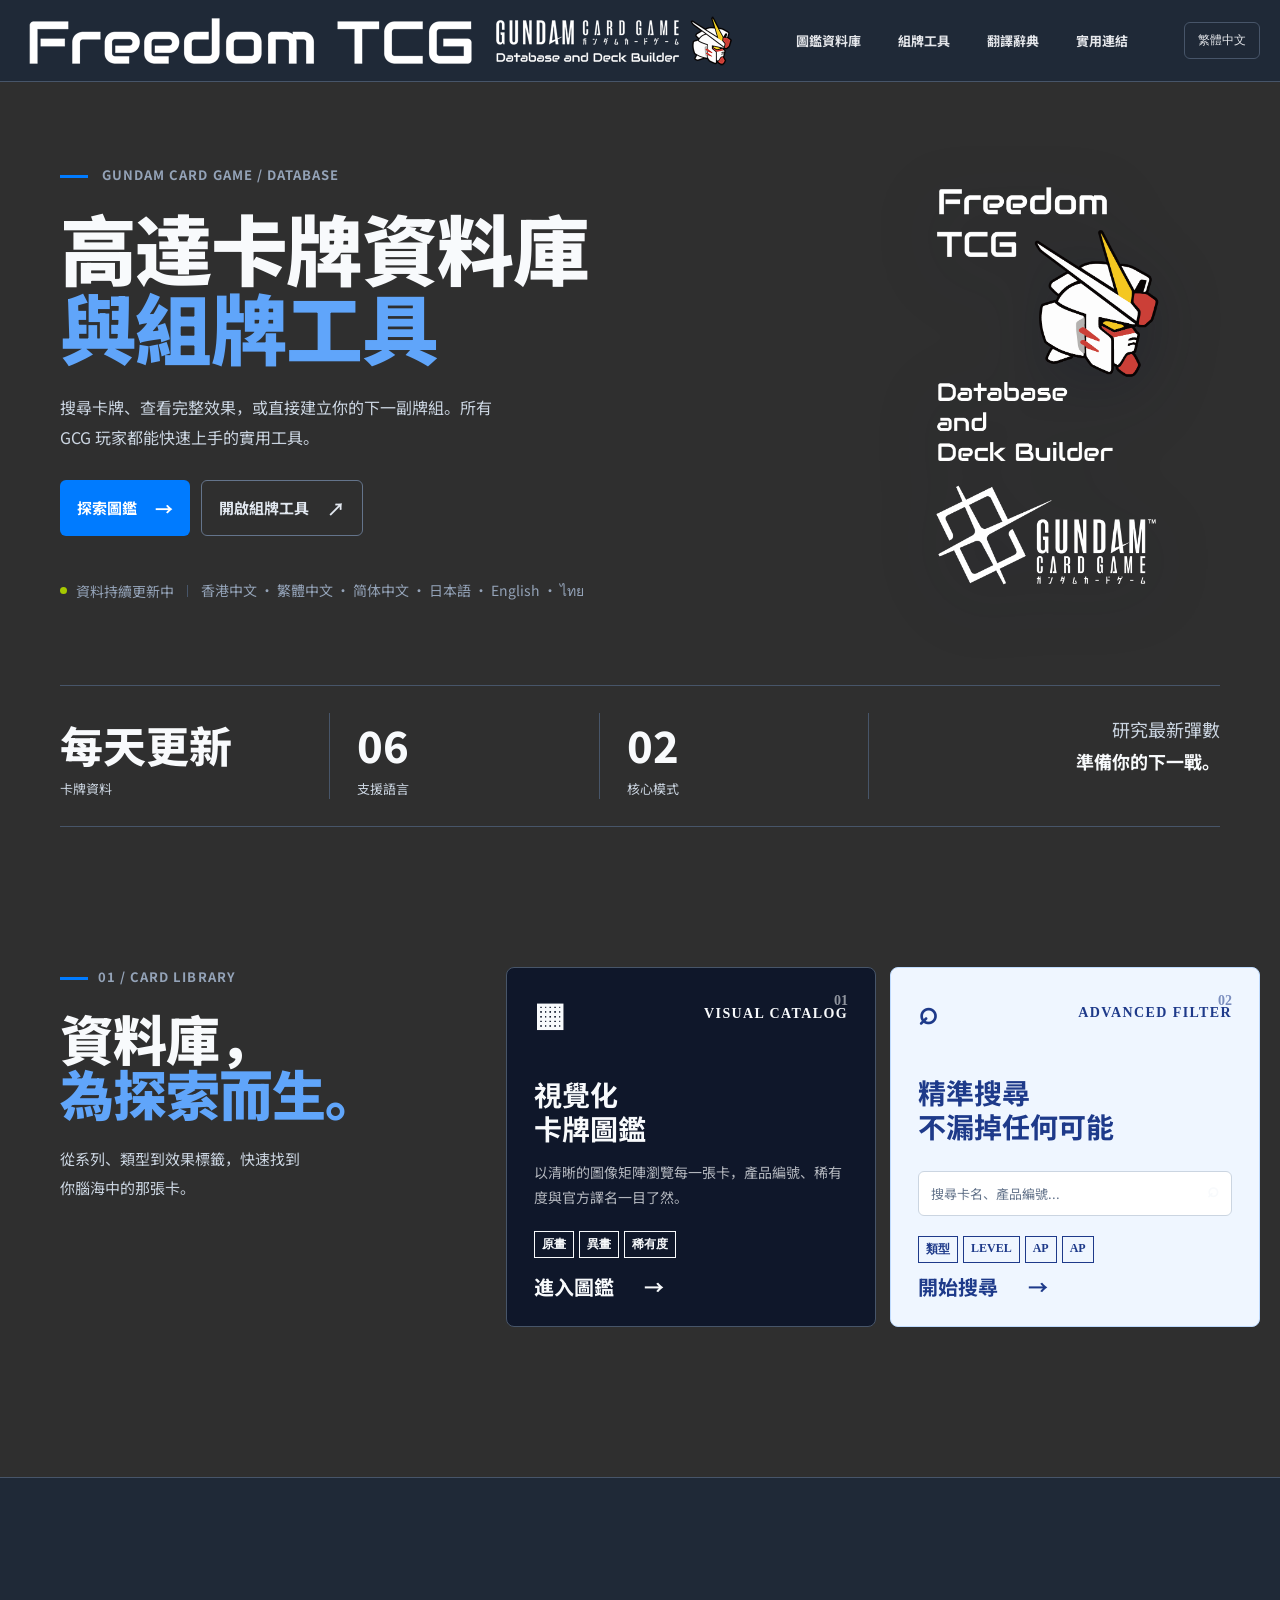
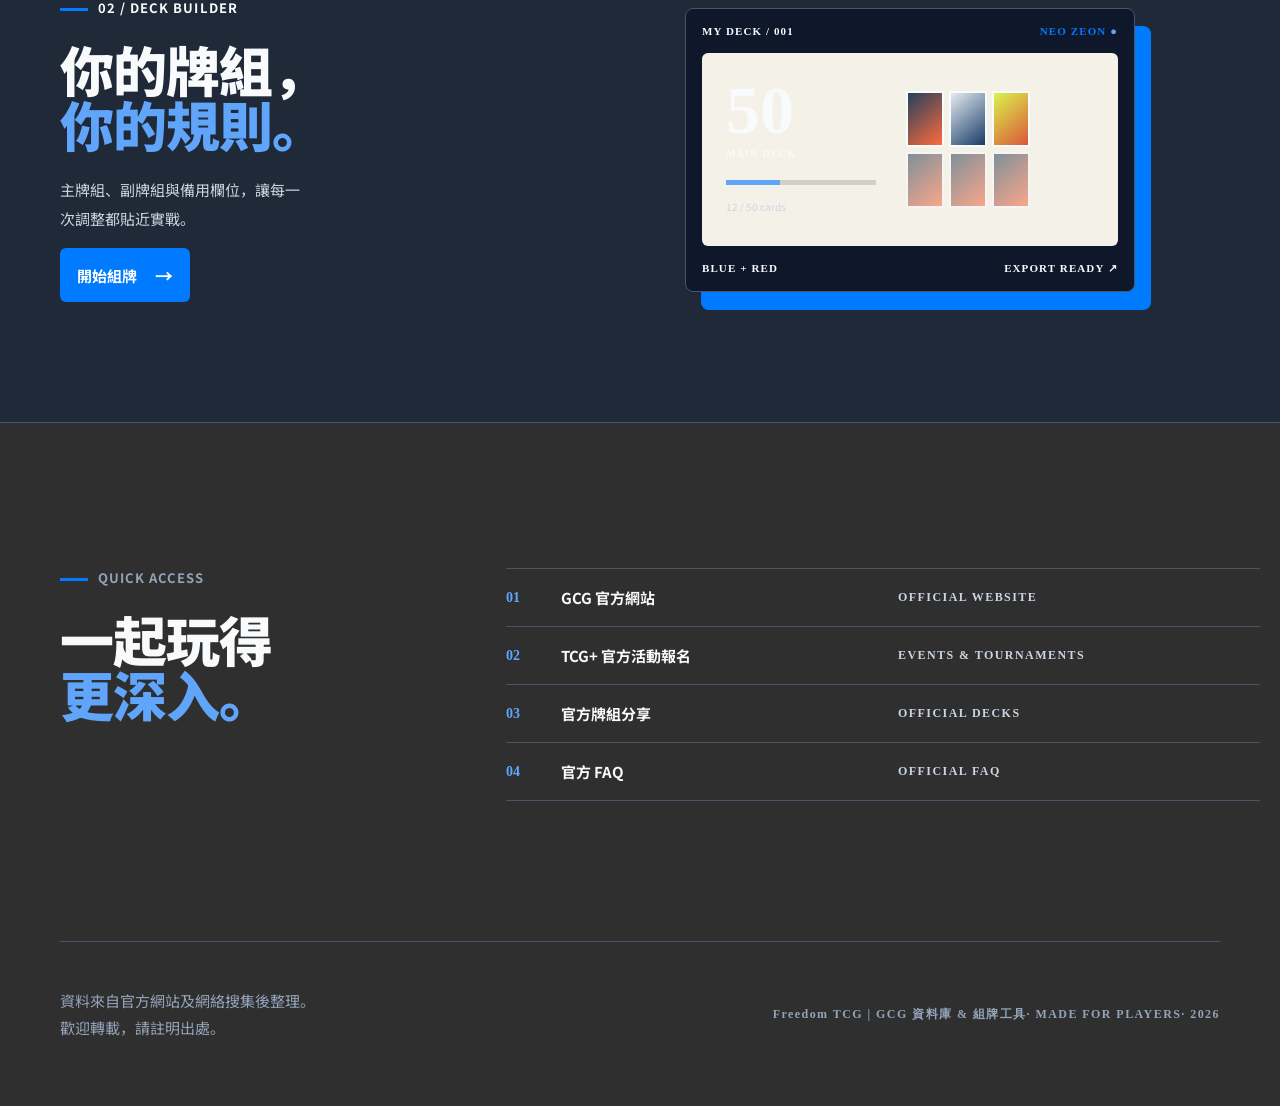
==== commit 1a808ffe: "update: 修正部署與代碼優化" ====
--- a/index.html
+++ b/index.html
@@ -23,11 +23,12 @@
       <nav class="nav-links" aria-label="主要導覽">
         <a href="#collection" data-i18n="navCollection">圖鑑資料庫</a>
         <a href="#builder" data-i18n="navBuilder">組牌工具</a>
+        <a href="dictionary.html" data-i18n="navDictionary">翻譯辭典</a>
         <a href="#links" data-i18n="navLinks">實用連結</a>
       </nav>
       <div class="top-actions">
         <div class="language-picker">
-          <button class="language" type="button" aria-label="選擇語言" aria-expanded="false" aria-controls="language-menu"><span id="current-language">繁體中文</span> <span>⌄</span></button>
+          <button class="language" type="button" aria-label="選擇語言" aria-expanded="false" aria-controls="language-menu"><span id="current-language">繁體中文</span></button>
           <div class="language-menu" id="language-menu" role="menu"></div>
         </div>
       </div>
--- a/styles.css
+++ b/styles.css
@@ -1,4 +1,4 @@
-:root{--ink:#111820;--paper:#f4f1e9;--acid:#d9f34a;--orange:#ff6b3d;--muted:#737a7e;--line:#cfd0c8}*{box-sizing:border-box}html{scroll-behavior:smooth}body{margin:0;background:var(--paper);color:var(--ink);font-family:'Noto Sans TC',sans-serif}a{color:inherit;text-decoration:none}.site-shell{overflow:hidden}.section-wrap{width:min(1160px,calc(100% - 80px));margin:auto}.topbar{height:82px;width:min(1280px,calc(100% - 80px));margin:auto;display:flex;align-items:center;justify-content:space-between;border-bottom:1px solid var(--line)}.brand{display:flex;align-items:center;gap:10px;font-family:'Barlow Condensed',sans-serif;letter-spacing:.04em}.brand-mark{display:grid;place-items:center;background:var(--ink);color:var(--acid);font-size:25px;font-weight:800;width:34px;height:34px;transform:skew(-10deg)}.brand strong{display:block;font-size:21px;line-height:18px}.brand small{display:block;font-family:'Noto Sans TC',sans-serif;font-size:8px;color:var(--muted);letter-spacing:.16em}.nav-links{display:flex;gap:37px;font-size:13px;font-weight:700}.nav-links a:hover,.link-list a:hover{color:var(--orange)}.top-actions{display:flex;gap:12px;align-items:center}.language,.icon-button{border:1px solid var(--line);background:transparent;padding:9px 13px;font:500 12px 'Noto Sans TC';cursor:pointer}.icon-button{font-size:17px;padding:5px 10px}.hero{min-height:570px;display:grid;grid-template-columns:75% 25%;align-items:center;position:relative}.eyebrow{font:700 13px 'Barlow Condensed',sans-serif;letter-spacing:.15em;color:var(--muted);margin:0 0 24px}.eyebrow span{display:inline-block;width:28px;height:3px;background:var(--orange);vertical-align:middle;margin-right:10px}.hero h1,h2{font-size:clamp(48px,6vw,82px);line-height:1.02;letter-spacing:-.04em;margin:0;font-weight:900}.hero h1 em,h2 em{color:var(--orange);font-style:normal}.hero-description{max-width:460px;color:#596168;line-height:1.9;font-size:16px;margin:27px 0}.hero-actions{display:flex;gap:11px}.button{display:inline-flex;align-items:center;gap:30px;padding:14px 17px;font-size:15px;font-weight:700}.button-primary{background:var(--ink);color:var(--paper)}.button-primary:hover{background:var(--orange)}.button-quiet{border:1px solid var(--line)}.button span{font-size:18px}.hero-meta{font-size:12px;color:var(--muted);margin-top:44px;display:flex;align-items:center;gap:9px}.status-dot{width:7px;height:7px;border-radius:50%;background:#a6c900}.hero-meta i{width:1px;height:12px;background:var(--line);margin:0 4px}.hero-logo{display:block;width:min(100%,270px);height:auto;margin:0 auto;filter:drop-shadow(0 18px 32px rgba(15,23,42,.28))}.visual-label{position:absolute;left:18%;top:17%;font:700 12px/1.05 'Barlow Condensed';letter-spacing:.12em;color:var(--muted);transform:rotate(-8deg)}.visual-label strong{font-size:31px;color:var(--ink)}.card-stack{position:relative;width:270px;height:350px;transform:rotate(7deg)}.playing-card{position:absolute;width:192px;height:280px;border:7px solid var(--ink);background:var(--ink);box-shadow:12px 15px 0 rgba(17,24,32,.15)}.card-back{left:1px;top:37px;transform:rotate(-17deg);background:var(--orange);color:var(--ink);display:grid;place-items:center;align-content:center;border-color:var(--orange);font:800 54px 'Barlow Condensed';outline:1px solid var(--ink);outline-offset:-14px}.card-back small{font:700 8px 'Barlow Condensed';letter-spacing:.2em}.card-featured{right:0;top:0;z-index:2;transform:rotate(9deg);background:#e6e5db}.card-art{height:184px;background:linear-gradient(140deg,#152d4d 12%,#b2d4db 13%,#e37b56 53%,#19273a 54%);position:relative}.card-art:after{content:'RX-78';position:absolute;bottom:12px;left:20px;color:white;font:800 35px 'Barlow Condensed';opacity:.8}.card-info{padding:10px;color:var(--ink)}.card-info b{font:700 9px 'Barlow Condensed';color:var(--orange)}.card-info strong{font:800 21px 'Barlow Condensed';display:block}.card-info small{font-size:8px;color:var(--muted)}.card-chip{position:absolute;z-index:3;bottom:14px;left:45px;background:var(--acid);padding:8px 12px;font:800 18px 'Barlow Condensed';box-shadow:4px 4px 0 var(--ink)}.card-chip span{font-size:8px;letter-spacing:.12em;margin-left:5px}.orbit{position:absolute;border:1px solid #c6c9bc;border-radius:50%;width:380px;height:120px;transform:rotate(-28deg)}.orbit-two{width:500px;height:180px;transform:rotate(40deg)}.stats{border-top:1px solid var(--line);border-bottom:1px solid var(--line);display:grid;grid-template-columns:repeat(3,1fr) 1.3fr;padding:27px 0;margin-bottom:140px}.stats>div{border-right:1px solid var(--line);padding-left:27px}.stats>div:first-child{padding-left:0}.stats strong{display:block;font:800 43px 'Barlow Condensed'}.stats strong span{color:var(--orange)}.stats small{font-size:13px;color:var(--muted)}.stats-note{border:0!important;font-size:18px;line-height:1.8;color:var(--muted);text-align:right}.stats-note b{color:var(--ink)}.feature-section{display:grid;grid-template-columns:35% 65%;gap:40px;margin-bottom:150px}.section-heading h2,.links-intro h2,.builder-copy h2{font-size:54px}.section-heading>p:last-child,.builder-copy>p:last-of-type{font-size:15px;line-height:1.9;color:var(--muted);max-width:250px;margin-top:25px}.feature-grid{display:grid;grid-template-columns:1fr 1fr;gap:14px}.feature-panel{min-height:360px;padding:27px;position:relative}.collection-panel{background:var(--ink);color:var(--paper)}.filter-panel{background:var(--acid)}.panel-number{position:absolute;top:25px;right:27px;font:700 14px 'Barlow Condensed';opacity:.55}.panel-icon{font-size:33px;font-family:serif;margin-bottom:30px}.feature-panel h3{font-size:28px;line-height:1.2;margin:44px 0 15px}.feature-panel p{font-size:14px;line-height:1.8;opacity:.7}.tag-row,.filter-chips{display:flex;flex-wrap:wrap;gap:5px;margin-top:20px}.tag-row span,.filter-chips span{font:700 12px 'Barlow Condensed';border:1px solid currentColor;padding:4px 7px}.panel-link{position:absolute;bottom:25px;left:27px;font-size:20px;font-weight:700}.panel-link b{font-size:20px;margin-left:25px}.filter-top{display:flex;align-items:center;justify-content:space-between;font:700 14px 'Barlow Condensed';letter-spacing:.1em}.filter-top .panel-icon{margin:0}.filter-panel h3{font-size:28px;margin-top:44px}.fake-search{background:rgba(255,255,255,.45);padding:12px;color:#596168;font-size:13px;margin-top:28px}.fake-search b{float:right;font-size:20px;color:var(--ink);line-height:10px}.builder-section{background:var(--ink);color:var(--paper);padding:120px 0;margin-bottom:145px}.builder-layout{display:grid;grid-template-columns:1fr 1fr;align-items:center;gap:90px}.builder-copy p{color:#a8afb0}.deck-preview{border:1px solid #536067;background:#202a30;padding:16px;transform:rotate(3deg);box-shadow:16px 18px 0 var(--acid);max-width:450px}.deck-header,.deck-footer{display:flex;justify-content:space-between;font:700 11px 'Barlow Condensed';letter-spacing:.1em}.deck-header strong{color:var(--acid)}.deck-header i{color:var(--orange);font-style:normal}.deck-body{background:#f4f1e9;color:var(--ink);margin:16px 0;padding:30px 24px;display:flex;align-items:center;gap:30px}.deck-count strong{font:800 68px 'Barlow Condensed';line-height:.8;display:block}.deck-count small{font:700 10px 'Barlow Condensed';letter-spacing:.12em}.count-bar{height:5px;background:#cfd0c8;width:150px;margin:18px 0 7px}.count-bar i{display:block;width:36%;height:100%;background:var(--orange)}.deck-count span{font-size:10px;color:var(--muted)}.mini-cards{display:grid;grid-template-columns:repeat(3,38px);gap:5px}.mini-cards i{height:56px;background:linear-gradient(140deg,#22415b,#ff6b3d);border:2px solid var(--ink)}.mini-cards i:nth-child(2){background:linear-gradient(140deg,#e4ebf0,#173b65)}.mini-cards i:nth-child(3){background:linear-gradient(140deg,#d9f34a,#db583b)}.mini-cards i:nth-child(n+4){opacity:.55}.links-section{display:grid;grid-template-columns:35% 65%;gap:40px;margin-bottom:140px}.link-list{border-top:1px solid var(--line);font-size:15px}.link-list a{display:grid;grid-template-columns:45px 1fr 1fr 25px;align-items:center;gap:10px;padding:18px 0;border-bottom:1px solid var(--line)}.link-index{font:700 14px 'Barlow Condensed';color:var(--orange)}.link-list b{font-size:15px}.link-list small{font:700 12px 'Barlow Condensed';letter-spacing:.12em;color:var(--muted)}.link-list>a>span:last-child{font-size:18px;text-align:right}.footer{border-top:1px solid var(--line);padding:30px 0 50px;display:flex;align-items:center;justify-content:space-between}.footer p{font-size:10px;line-height:1.8;color:var(--muted)}.footer-note{font:700 12px 'Barlow Condensed';letter-spacing:.12em;color:var(--muted)}.reveal{opacity:0;transform:translateY(22px);transition:opacity .7s ease,transform .7s ease}.reveal.visible{opacity:1;transform:none}.reveal-delay{transition-delay:.12s}.reveal-delay-2{transition-delay:.22s}
+:root{--ink:#111820;--paper:#f4f1e9;--acid:#d9f34a;--orange:#ff6b3d;--muted:#737a7e;--line:#cfd0c8}*{box-sizing:border-box}html{scroll-behavior:smooth}body{margin:0;background:var(--paper);color:var(--ink);font-family:'Noto Sans TC',sans-serif}a{color:inherit;text-decoration:none}.site-shell{overflow:hidden}.section-wrap{width:min(1160px,calc(100% - 80px));margin:auto}.topbar{height:82px;width:min(1280px,calc(100% - 80px));margin:auto;display:flex;align-items:center;justify-content:space-between;border-bottom:1px solid var(--line)}.brand{display:flex;align-items:center;gap:10px;font-family:'Barlow Condensed',sans-serif;letter-spacing:.04em}.brand-mark{display:grid;place-items:center;background:var(--ink);color:var(--acid);font-size:25px;font-weight:800;width:34px;height:34px;transform:skew(-10deg)}.brand strong{display:block;font-size:21px;line-height:18px}.brand small{display:block;font-family:'Noto Sans TC',sans-serif;font-size:8px;color:var(--muted);letter-spacing:.16em}.nav-links{display:flex;gap:37px;font-size:13px;font-weight:700}.nav-links a:hover,.link-list a:hover{color:var(--orange)}.top-actions{display:flex;gap:12px;align-items:center}.language,.icon-button{border:1px solid var(--line);background:transparent;padding:9px 13px;font:500 12px 'Noto Sans TC';cursor:pointer}.icon-button{font-size:17px;padding:5px 10px}.hero{min-height:570px;display:grid;grid-template-columns:70% 30%;align-items:center;position:relative}.eyebrow{font:700 13px 'Barlow Condensed',sans-serif;letter-spacing:.15em;color:var(--muted);margin:0 0 24px}.eyebrow span{display:inline-block;width:28px;height:3px;background:var(--orange);vertical-align:middle;margin-right:10px}.hero h1,h2{font-size:clamp(48px,6vw,82px);line-height:1.02;letter-spacing:-.04em;margin:0;font-weight:900}.hero h1 em,h2 em{color:var(--orange);font-style:normal}.hero-description{max-width:460px;color:#596168;line-height:1.9;font-size:16px;margin:27px 0}.hero-actions{display:flex;gap:11px}.button{display:inline-flex;align-items:center;gap:30px;padding:14px 17px;font-size:15px;font-weight:700}.button-primary{background:var(--ink);color:var(--paper)}.button-primary:hover{background:var(--orange)}.button-quiet{border:1px solid var(--line)}.button span{font-size:18px}.hero-meta{font-size:12px;color:var(--muted);margin-top:44px;display:flex;align-items:center;gap:9px}.status-dot{width:7px;height:7px;border-radius:50%;background:#a6c900}.hero-meta i{width:1px;height:12px;background:var(--line);margin:0 4px}.hero-logo{display:block;width:min(100%,270px);height:auto;margin:0 auto;filter:drop-shadow(0 18px 32px rgba(15,23,42,.28))}.visual-label{position:absolute;left:18%;top:17%;font:700 12px/1.05 'Barlow Condensed';letter-spacing:.12em;color:var(--muted);transform:rotate(-8deg)}.visual-label strong{font-size:31px;color:var(--ink)}.card-stack{position:relative;width:270px;height:350px;transform:rotate(7deg)}.playing-card{position:absolute;width:192px;height:280px;border:7px solid var(--ink);background:var(--ink);box-shadow:12px 15px 0 rgba(17,24,32,.15)}.card-back{left:1px;top:37px;transform:rotate(-17deg);background:var(--orange);color:var(--ink);display:grid;place-items:center;align-content:center;border-color:var(--orange);font:800 54px 'Barlow Condensed';outline:1px solid var(--ink);outline-offset:-14px}.card-back small{font:700 8px 'Barlow Condensed';letter-spacing:.2em}.card-featured{right:0;top:0;z-index:2;transform:rotate(9deg);background:#e6e5db}.card-art{height:184px;background:linear-gradient(140deg,#152d4d 12%,#b2d4db 13%,#e37b56 53%,#19273a 54%);position:relative}.card-art:after{content:'RX-78';position:absolute;bottom:12px;left:20px;color:white;font:800 35px 'Barlow Condensed';opacity:.8}.card-info{padding:10px;color:var(--ink)}.card-info b{font:700 9px 'Barlow Condensed';color:var(--orange)}.card-info strong{font:800 21px 'Barlow Condensed';display:block}.card-info small{font-size:8px;color:var(--muted)}.card-chip{position:absolute;z-index:3;bottom:14px;left:45px;background:var(--acid);padding:8px 12px;font:800 18px 'Barlow Condensed';box-shadow:4px 4px 0 var(--ink)}.card-chip span{font-size:8px;letter-spacing:.12em;margin-left:5px}.orbit{position:absolute;border:1px solid #c6c9bc;border-radius:50%;width:380px;height:120px;transform:rotate(-28deg)}.orbit-two{width:500px;height:180px;transform:rotate(40deg)}.stats{border-top:1px solid var(--line);border-bottom:1px solid var(--line);display:grid;grid-template-columns:repeat(3,1fr) 1.3fr;padding:27px 0;margin-bottom:140px}.stats>div{border-right:1px solid var(--line);padding-left:27px}.stats>div:first-child{padding-left:0}.stats strong{display:block;font:800 43px 'Barlow Condensed'}.stats strong span{color:var(--orange)}.stats small{font-size:13px;color:var(--muted)}.stats-note{border:0!important;font-size:18px;line-height:1.8;color:var(--muted);text-align:right}.stats-note b{color:var(--ink)}.feature-section{display:grid;grid-template-columns:35% 65%;gap:40px;margin-bottom:150px}.section-heading h2,.links-intro h2,.builder-copy h2{font-size:54px}.section-heading>p:last-child,.builder-copy>p:last-of-type{font-size:15px;line-height:1.9;color:var(--muted);max-width:250px;margin-top:25px}.feature-grid{display:grid;grid-template-columns:1fr 1fr;gap:14px}.feature-panel{min-height:360px;padding:27px;position:relative}.collection-panel{background:var(--ink);color:var(--paper)}.filter-panel{background:var(--acid)}.panel-number{position:absolute;top:25px;right:27px;font:700 14px 'Barlow Condensed';opacity:.55}.panel-icon{font-size:33px;font-family:serif;margin-bottom:30px}.feature-panel h3{font-size:28px;line-height:1.2;margin:44px 0 15px}.feature-panel p{font-size:14px;line-height:1.8;opacity:.7}.tag-row,.filter-chips{display:flex;flex-wrap:wrap;gap:5px;margin-top:20px}.tag-row span,.filter-chips span{font:700 12px 'Barlow Condensed';border:1px solid currentColor;padding:4px 7px}.panel-link{position:absolute;bottom:25px;left:27px;font-size:20px;font-weight:700}.panel-link b{font-size:20px;margin-left:25px}.filter-top{display:flex;align-items:center;justify-content:space-between;font:700 14px 'Barlow Condensed';letter-spacing:.1em}.filter-top .panel-icon{margin:0}.filter-panel h3{font-size:28px;margin-top:44px}.fake-search{background:rgba(255,255,255,.45);padding:12px;color:#596168;font-size:13px;margin-top:28px}.fake-search b{float:right;font-size:20px;color:var(--ink);line-height:10px}.builder-section{background:var(--ink);color:var(--paper);padding:120px 0;margin-bottom:145px}.builder-layout{display:grid;grid-template-columns:1fr 1fr;align-items:center;gap:90px}.builder-copy p{color:#a8afb0}.deck-preview{border:1px solid #536067;background:#202a30;padding:16px;transform:rotate(3deg);box-shadow:16px 18px 0 var(--acid);max-width:450px}.deck-header,.deck-footer{display:flex;justify-content:space-between;font:700 11px 'Barlow Condensed';letter-spacing:.1em}.deck-header strong{color:var(--acid)}.deck-header i{color:var(--orange);font-style:normal}.deck-body{background:#f4f1e9;color:var(--ink);margin:16px 0;padding:30px 24px;display:flex;align-items:center;gap:30px}.deck-count strong{font:800 68px 'Barlow Condensed';line-height:.8;display:block}.deck-count small{font:700 10px 'Barlow Condensed';letter-spacing:.12em}.count-bar{height:5px;background:#cfd0c8;width:150px;margin:18px 0 7px}.count-bar i{display:block;width:36%;height:100%;background:var(--orange)}.deck-count span{font-size:10px;color:var(--muted)}.mini-cards{display:grid;grid-template-columns:repeat(3,38px);gap:5px}.mini-cards i{height:56px;background:linear-gradient(140deg,#22415b,#ff6b3d);border:2px solid var(--ink)}.mini-cards i:nth-child(2){background:linear-gradient(140deg,#e4ebf0,#173b65)}.mini-cards i:nth-child(3){background:linear-gradient(140deg,#d9f34a,#db583b)}.mini-cards i:nth-child(n+4){opacity:.55}.links-section{display:grid;grid-template-columns:35% 65%;gap:40px;margin-bottom:140px}.link-list{border-top:1px solid var(--line);font-size:15px}.link-list a{display:grid;grid-template-columns:45px 1fr 1fr 25px;align-items:center;gap:10px;padding:18px 0;border-bottom:1px solid var(--line)}.link-index{font:700 14px 'Barlow Condensed';color:var(--orange)}.link-list b{font-size:15px}.link-list small{font:700 12px 'Barlow Condensed';letter-spacing:.12em;color:var(--muted)}.link-list>a>span:last-child{font-size:18px;text-align:right}.footer{border-top:1px solid var(--line);padding:30px 0 50px;display:flex;align-items:center;justify-content:space-between}.footer p{font-size:10px;line-height:1.8;color:var(--muted)}.footer-note{font:700 12px 'Barlow Condensed';letter-spacing:.12em;color:var(--muted)}.reveal{opacity:0;transform:translateY(22px);transition:opacity .7s ease,transform .7s ease}.reveal.visible{opacity:1;transform:none}.reveal-delay{transition-delay:.12s}.reveal-delay-2{transition-delay:.22s}
 @media(max-width:760px){.section-wrap,.topbar{width:calc(100% - 36px)}.topbar{height:70px}.nav-links{display:none}.hero{display:block;padding-top:70px;min-height:850px}.hero h1{font-size:57px}.hero-description{font-size:13px}.hero-meta{margin-top:30px}.stats{grid-template-columns:repeat(3,1fr);margin-bottom:90px;gap:0}.stats>div{padding-left:12px}.stats strong{font-size:32px}.stats-note{display:none}.feature-section,.links-section,.builder-layout{display:block;margin-bottom:90px}.section-heading{margin-bottom:40px}.section-heading h2,.links-intro h2,.builder-copy h2{font-size:46px}.feature-grid{grid-template-columns:1fr}.feature-panel{min-height:340px}.builder-section{padding:85px 0;margin-bottom:90px}.builder-copy{margin-bottom:50px}.deck-preview{box-shadow:9px 10px 0 var(--acid)}.links-intro{margin-bottom:45px}.link-list a{grid-template-columns:34px 1fr 25px}.link-list small{display:none}.footer{display:block}.footer p{margin:25px 0}.footer-note{display:block}.hero-actions{flex-wrap:wrap}}
 
 /* Match the existing GCG tool: dark workspace, white surfaces and blue actions. */
@@ -51,4 +51,17 @@
 .footer p,.footer-note{color:#94a3b8}
 @media(max-width:760px){.hero{padding-left:18px;padding-right:18px}.topbar{padding:0 18px}.brand-logo{width:112px}.deck-preview{box-shadow:9px 10px 0 #007bff}}
 
-.footer p{width:60%;font-size:15px}+.footer p{width:60%;font-size:15px}
+
+.dictionary-section{padding-top:70px;padding-bottom:90px;display:block;min-height:auto}
+.dict-search{margin:28px 0 32px;max-width:420px}
+.dict-search input{width:100%;padding:12px 16px;background:#0f172a;border:1px solid #475569;border-radius:6px;color:#f8fafc;font:500 14px 'Noto Sans SC',sans-serif}
+.dict-search input::placeholder{color:#94a3b8}
+.dict-table-wrap{overflow-x:auto;border:1px solid #475569;border-radius:8px}
+.dict-table{width:100%;border-collapse:collapse;font-size:14px}
+.dict-table th,.dict-table td{padding:14px 18px;text-align:left;border-bottom:1px solid #475569;white-space:nowrap}
+.dict-table th{background:#1f2937;color:#94a3b8;font:700 12px 'Noto Sans SC',sans-serif;letter-spacing:.06em;text-transform:uppercase}
+.dict-table tbody tr:last-child td{border-bottom:none}
+.dict-table tbody tr:hover{background:#1f2937}
+.dict-empty{padding:24px 0;color:#94a3b8}
+@media(max-width:760px){.dict-table th,.dict-table td{padding:10px 12px;font-size:13px}}
